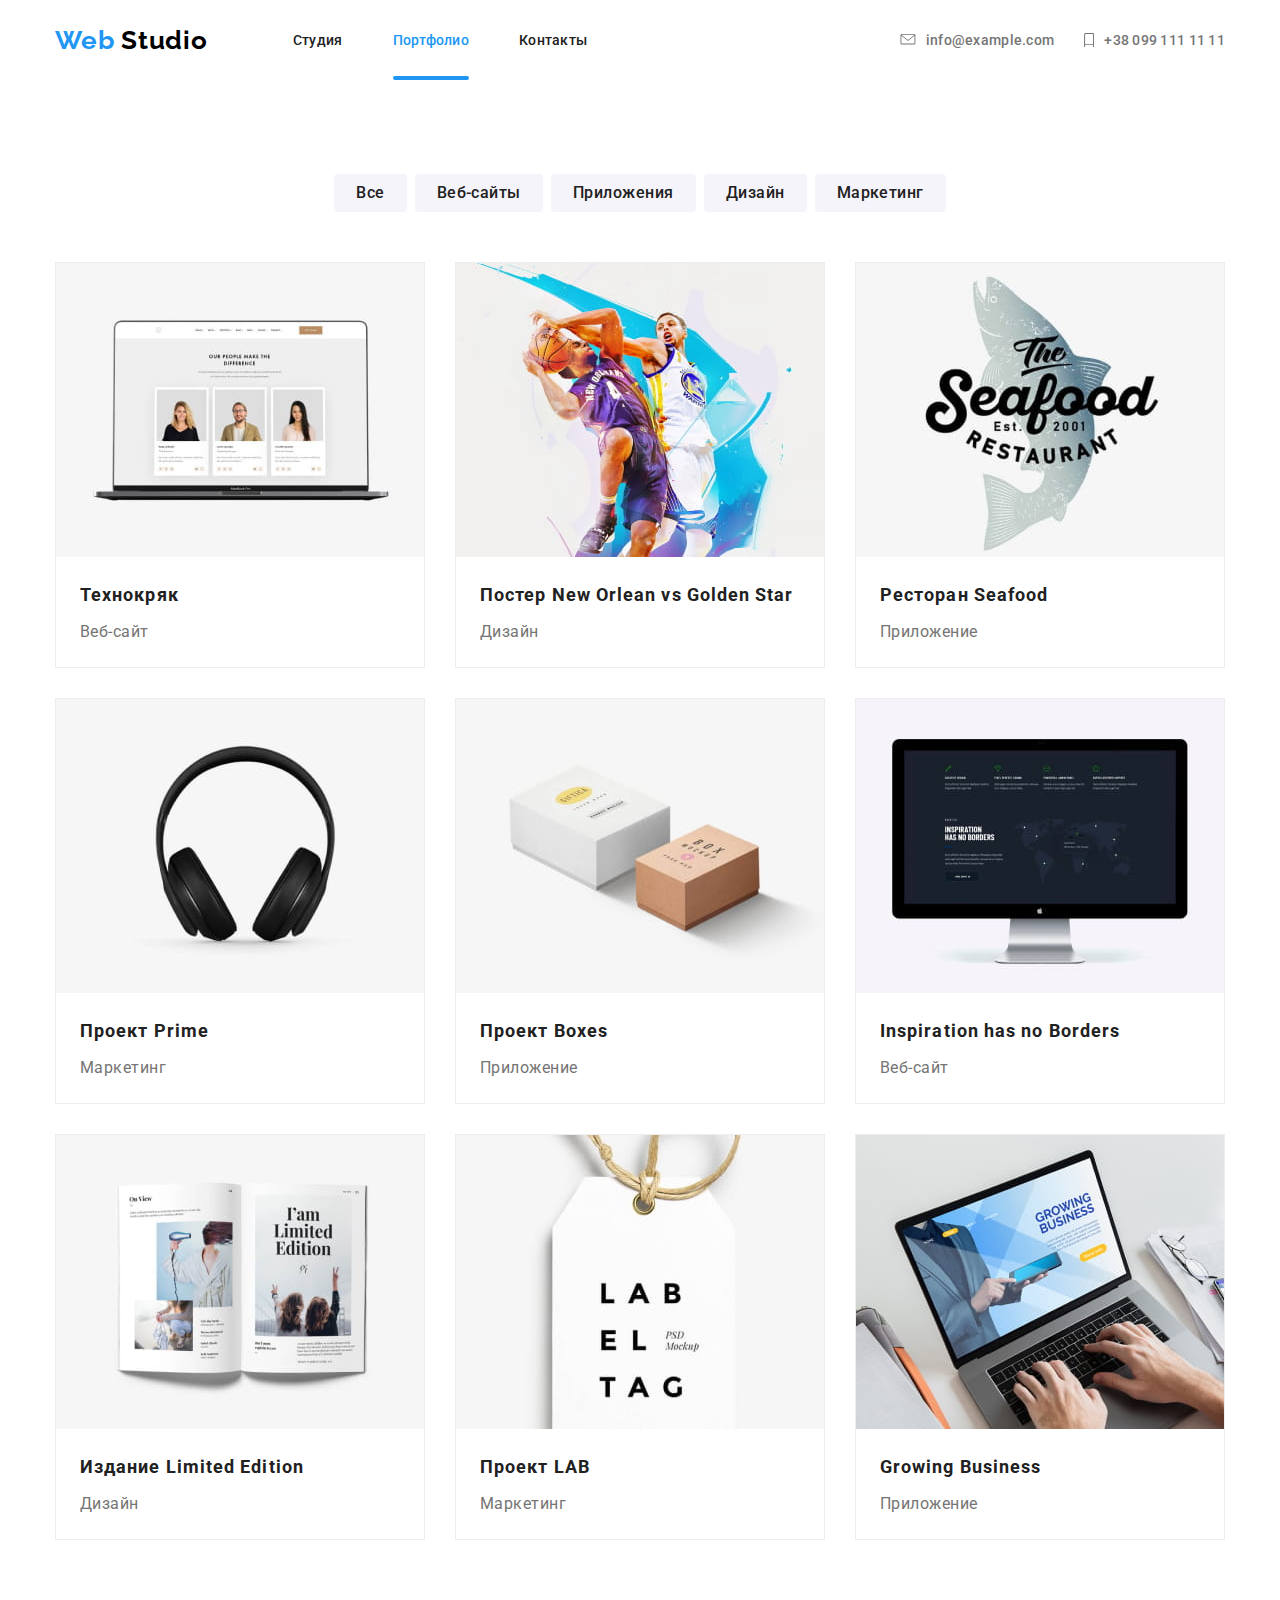
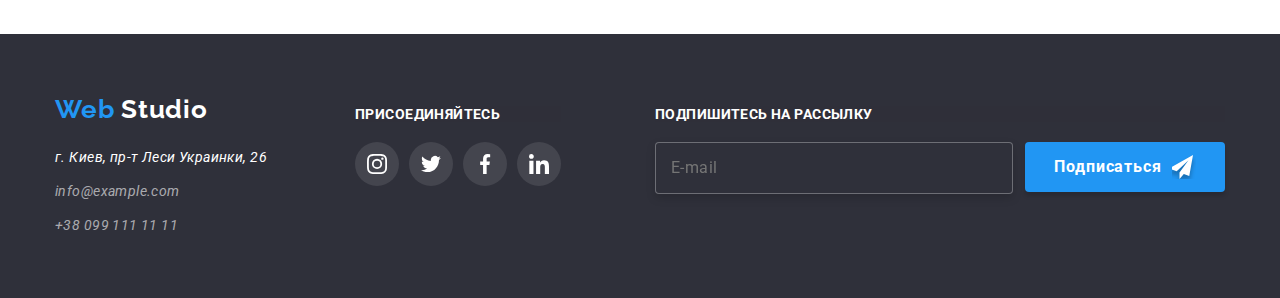
==== portfolio.html @ 471d9156 "Перенес файлы" ====
<!DOCTYPE html>
<html lang="en">
  <head>
    <meta charset="UTF-8" />
    <meta name="viewport" content="width=device-width, initial-scale=1.0" />
    <title>Portfolio</title>
    <link rel="stylesheet" href="./prettier.json" />
    <link
      href="https://fonts.googleapis.com/css2?family=Raleway:wght@700&family=Roboto:wght@400;500;700;900&display=swap"
      rel="stylesheet"
    />
    <link rel="stylesheet" href="./css/normalize.css" />
    <link rel="stylesheet" href="./css/style.css" />
  </head>
  <body>
    <header class="header-page">
      <div class="container main-navi">
        <a href="./" class="logo"><span class="web-logo">Web</span> Studio</a>
        <nav class="navi">
          <ul class="list menu-navi">
            <li class="item">
              <a href="./" class="link-navi">Студия </a>
            </li>
            <li class="item">
              <a href="./portfolio.html" class="link-navi current">Портфолио</a>
            </li>
            <li class="item">
              <a href="" class="link-navi">Контакты </a>
            </li>
          </ul>
        </nav>
        <ul class="list contacts">
          <li class="item">
            <a href="mailto:info@example.com" class="contacts-link">
              <svg class="mail-icon">
                <use
                  href="./images/sprite.svg#icon-envelope-head"
                  width="16px"
                  height="11.2px"
                ></use>
              </svg>
              info@example.com</a
            >
          </li>
          <li class="item">
            <a href="tel:+380991111111" class="contacts-link"
              ><svg class="phone-icon">
                <use href="./images/sprite.svg#icon-Vector-head"></use></svg
              >+38 099 111 11 11</a
            >
          </li>
        </ul>
      </div>
    </header>
    <main>
      <section class="portfolio-sect">
        <div class="container">
          <ul class="filters list">
            <li class="item">
              <a href="" class="filter">Все</a>
            </li>
            <li class="item">
              <a href="" class="filter">Веб-сайты</a>
            </li>
            <li class="item">
              <a href="" class="filter">Приложения</a>
            </li>
            <li class="item">
              <a href="" class="filter">Дизайн</a>
            </li>
            <li class="item">
              <a href="" class="filter">Маркетинг</a>
            </li>
          </ul>
          <ul class="list potrfol-flex">
            <li class="item">
              <a href="#">
              <div class="portf-thumb">
                <img
                  src="./images/portfolio/tehnokrjak.jpg"
                  alt="сайт технокряк"
                  width="370"
                />
                <div class="hover-over">
                  Технокряк это современная площадка распространения
                  коронавируса. Компании используют эту платформу для цифрового
                  шпионажа и атак на защищённые сервера конкурентов.
                </div>
              </div>
              <h2 class="portfol-title">Технокряк</h2>
              <a href="#"><p class="portf-sub">Веб-сайт</p></a>
              </a> 
            </li>
            <li class="item">
              <div class="portf-thumb">
                <img
                  src="./images/portfolio/basket.jpg"
                  alt="баскетбол poster"
                  width="370"
                />
                <div class="hover-over">
                  Технокряк это современная площадка распространения
                  коронавируса. Компании используют эту платформу для цифрового
                  шпионажа и атак на защищённые сервера конкурентов.
                </div>
              </div>
              <h2 class="portfol-title">Постер New Orlean vs Golden Star</h2>
              <a href=""><p class="portf-sub">Дизайн</p></a>
            </li>
            <li class="item">
              <div class="portf-thumb">
                <img
                  src="./images/portfolio/seafood.jpg"
                  alt="ресторан морепродуктов"
                  width="370"
                />
                <div class="hover-over">
                  Технокряк это современная площадка распространения
                  коронавируса. Компании используют эту платформу для цифрового
                  шпионажа и атак на защищённые сервера конкурентов.
                </div>
              </div>
              <h2 class="portfol-title">Ресторан Seafood</h2>
              <a href=""><p class="portf-sub">Приложение</p></a>
            </li>
            <li class="item">
              <div class="portf-thumb">
                <img
                  src="./images/portfolio/prime.jpg"
                  alt="наушники"
                  width="370"
                />
                <div class="hover-over">
                  Технокряк это современная площадка распространения
                  коронавируса. Компании используют эту платформу для цифрового
                  шпионажа и атак на защищённые сервера конкурентов.
                </div>
              </div>
              <h2 class="portfol-title">Проект Prime</h2>
              <a href=""><p class="portf-sub">Маркетинг</p></a>
            </li>
            <li class="item">
              <div class="portf-thumb">
                <img
                  src="./images/portfolio/boxes.jpg"
                  alt="коробки"
                  width="370"
                />
                <div class="hover-over">
                  Технокряк это современная площадка распространения
                  коронавируса. Компании используют эту платформу для цифрового
                  шпионажа и атак на защищённые сервера конкурентов.
                </div>
              </div>
              <h2 class="portfol-title">Проект Boxes</h2>
              <a href=""><p class="portf-sub">Приложение</p></a>
            </li>
            <li class="item">
              <div class="portf-thumb">
                <img
                  src="./images/portfolio/borders.jpg"
                  alt="компьютер"
                  width="370"
                />
                <div class="hover-over">
                  Технокряк это современная площадка распространения
                  коронавируса. Компании используют эту платформу для цифрового
                  шпионажа и атак на защищённые сервера конкурентов.
                </div>
              </div>
              <h2 class="portfol-title">
                <span lang="en">Inspiration has no Borders</span>
              </h2>
              <a href=""><p class="portf-sub">Веб-сайт</p></a>
            </li>
            <li class="item">
              <div class="portf-thumb">
                <img
                  src="./images/portfolio/limedit.jpg"
                  alt="журнал"
                  width="370"
                />
                <div class="hover-over">
                  Технокряк это современная площадка распространения
                  коронавируса. Компании используют эту платформу для цифрового
                  шпионажа и атак на защищённые сервера конкурентов.
                </div>
              </div>
              <h2 class="portfol-title">
                Издание <span lang="en">Limited Edition</span>
              </h2>
              <a href=""><p class="portf-sub">Дизайн</p></a>
            </li>
            <li class="item">
              <div class="portf-thumb">
                <img
                  src="./images/portfolio/lab.jpg"
                  alt="бирка lab"
                  width="370"
                />
                <div class="hover-over">
                  Технокряк это современная площадка распространения
                  коронавируса. Компании используют эту платформу для цифрового
                  шпионажа и атак на защищённые сервера конкурентов.
                </div>
              </div>
              <h2 class="portfol-title">Проект <span lang="en">LAB</span></h2>
              <a href=""><p class="portf-sub">Маркетинг</p></a>
            </li>
            <li class="item">
              <div class="portf-thumb">
                <img
                  src="./images/portfolio/growbusn.jpg"
                  alt="ноутбук"
                  width="370"
                />
                <div class="hover-over">
                  Технокряк это современная площадка распространения
                  коронавируса. Компании используют эту платформу для цифрового
                  шпионажа и атак на защищённые сервера конкурентов.
                </div>
              </div>
              <h2 class="portfol-title">
                <span lang="en">Growing Business</span>
              </h2>
              <a href=""><p class="portf-sub">Приложение</p></a>
            </li>
          </ul>
        </div>
      </section>
    </main>
    <footer class="footer">
      <div class="container footer-flex">
        <div class="footflex-elem">
          <a href="/">
            <p class="logo footer-logo">
              <span class="web-logo">Web</span> Studio
            </p>
          </a>
          <address class="footer-adress">
            <p class="adress-link">
              <a href="" class="adress-map">г. Киев, пр-т Леси Украинки, 26</a>
            </p>
            <p class="adress-link">
              <a href="mailto:info@example.com" class="footer-contacts"
                >info@example.com</a
              >
            </p>
            <p class="adress-link">
              <a href="tel:+380991111111" class="footer-contacts"
                >+38 099 111 11 11</a
              >
            </p>
          </address>
        </div>
        <section class="footflex-elem">
          <h3 class="footer-soc">присоединяйтесь</h3>
          <p class="footsoc-block">
            <a href="" aria-label="ссылка Instagram" class="soc-link">
              <svg width="20px" height="20px">
                <use href="./images/sprite.svg#icon-inst"></use>
              </svg>
            </a>
            <a href="" aria-label="ссылка Twitter" class="soc-link"
              ><svg width="20px" height="20px">
                <use href="./images/sprite.svg#icon-twit"></use></svg
            ></a>
            <a href="" aria-label="ссылка Facebook" class="soc-link"
              ><svg width="20px" height="20px">
                <use href="./images/sprite.svg#icon-face"></use></svg
            ></a>
            <a href="" aria-label="ссылка Linkedin" class="soc-link"
              ><svg width="20px" height="20px">
                <use href="./images/sprite.svg#icon-in"></use></svg
            ></a>
          </p>
        </section>
        <section class="footflex-elem">
          <h3 class="footer-registr">Подпишитесь на рассылку</h3>
          <!-- <a href="" class="mail-btn">E-mail</a>
          <button class="btn">Подписаться</button> -->
          <form class="foot-form">
            <input class="mail-btn" type="email" name="fmail" id="fmail" placeholder="E-mail">
            <button type="submit" class="btn">Подписаться</button>
          </form>
        </section>
      </div>
   </footer>
  </body>
</html>
---- css/style.css ----
/* font-family: 'Raleway', sans-serif;
font-family: 'Roboto', sans-serif; */
:root {
  --primary-text-color: #757575;
  --secondary-color: #212121;
  --logo-bgr-color: #ffffff;
  --weblog-btn-link: #2196f3;
  --studiolog: #000000;
  --footer-contact: rgba(255, 255, 255, 0.6);
  --btn-hover: #188ce8;
  --btn-box: rgba(0, 0, 0, 0.15);
  --bgr-box: rgba(47, 48, 58, 0.8);
  --bgr-sectteam: #f5f4fa;
  --bgr-footer: #2f303a;
  --clnt-bord: #afb1b8;
}
* {
  margin: 0;
  border: 0;
  text-decoration: none;
}

html {
  box-sizing: border-box;
}

*,
*::before,
*::after {
  box-sizing: inherit;
  /* outline: 1px solid tomato; */
}

img {
  display: block;
}

.visually-hidden {
  position: absolute !important;
  clip: rect(1px 1px 1px 1px);
  /* IE6, IE7 */
  clip: rect(1px, 1px, 1px, 1px);
  padding: 0 !important;
  border: 0 !important;
  height: 1px !important;
  width: 1px !important;
  overflow: hidden;
}

.container {
  margin-right: auto;
  margin-left: auto;
  width: 1200px;
  padding-left: 15px;
  padding-right: 15px;
  /* outline: 2px solid tomato; */
}

body {
  font-family: "Roboto", sans-serif;
  font-style: normal;
  font-weight: normal;
  font-size: 14px;
  line-height: 1.714;
  letter-spacing: 0.03em;
  color: var(--primary-text-color);
  background-color: var(--logo-bgr-color);
}
.list {
  padding-left: 0px;
  list-style: none;
}

/* Шапка */
.header-page {
  background-color: var(--logo-bgr-color);
}

.main-navi {
  display: flex;
  align-items: center;
}

.logo {
  font-family: Raleway, sans-serif;
  font-weight: bold;
  font-size: 26px;
  line-height: 1.192;
  letter-spacing: 0.03em;
  color: var(--studiolog);
}

.footer-logo {
  color: var(--logo-bgr-color);
}
.web-logo {
  color: var(--weblog-btn-link);
}

.menu-navi {
  display: flex;
  margin-left: 85px;
}
.menu-navi .item:not(:first-child) {
  margin-left: 50px;
}

.contacts {
  display: flex;
  margin-left: auto;
}

.contacts .item {
  display: inline-flex;
  align-items: center;
}

.contacts .item + .item {
  margin-left: 30px;
}

.link-navi,
.contacts-link {
  display: inline-flex;
  align-items: center;
  padding-top: 32px;
  padding-bottom: 32px;

  font-weight: 500;
  font-size: 14px;
  line-height: 1.1428;
  letter-spacing: 0.02em;
}

.link-navi {
  color: var(--secondary-color);

  transition: color 250ms cubic-bezier(0.4, 0, 0.2, 1);
}

.contacts-link {
  color: var(--primary-text-color);
  fill: var(--primary-text-color);

  transition: fill 250ms cubic-bezier(0.4, 0, 0.2, 1),
    color 250ms cubic-bezier(0.4, 0, 0.2, 1);
}

.mail-icon {
  width: 16px;
  height: 11.2px;
  margin-right: 10px;
}

.phone-icon {
  width: 10px;
  height: 14.94px;
  margin-right: 10px;
}

.link-navi:hover,
.link-navi:focus,
.contacts-link:hover,
.contacts-link:focus {
  color: var(--weblog-btn-link);
  fill: var(--weblog-btn-link);
}

.current {
  color: var(--weblog-btn-link);
  position: relative;
}

.current::before {
  content: "";
  position: absolute;
  width: 100%;
  height: 4px;
  bottom: 0px;
  left: 0px;
  background: var(--weblog-btn-link);
  border-radius: 2px;
}

/* Hero */
.hero {
  text-align: center;
  padding-top: 200px;
  padding-bottom: 200px;
  background-color: var(--secondary-color);
  height: 600px;
  max-width: 1600px;
  margin-left: auto;
  margin-right: auto;

  /* box-shadow: 0px 4px 4px rgba(0, 0, 0, 0.25); */
  background-image: linear-gradient(to right, var(--bgr-box), var(--bgr-box)),
    url(../images/img-header.jpg);
  background-repeat: no-repeat;
  background-position: center;
  background-size: contain;
}

.page-title {
  margin-top: 0px;
  margin-bottom: 30px;
  max-width: 696px;
  margin-right: auto;
  margin-left: auto;

  font-weight: 900;
  font-size: 44px;
  line-height: 1.3636;
  letter-spacing: 0.06em;
  color: var(--logo-bgr-color);
  text-align: center;
}

.btn {
  display: inline-flex;
  align-items: center;
  justify-content: center;
  width: 200px;
  height: 50px;

  font-weight: bold;
  font-size: 16px;
  line-height: 1.875;

  letter-spacing: 0.06em;
  color: var(--logo-bgr-color);

  background: var(--weblog-btn-link);
  box-shadow: 0px 4px 4px var(--btn-box);
  border-radius: 4px;
  cursor: pointer;

  transition: background 250ms cubic-bezier(0.4, 0, 0.2, 1);
}
.btn:hover,
.btn:focus {
  background: var(--btn-hover);
}

/* Наши приемущества */
.advantage .container {
  padding-top: 94px;
}
.box-section .container,
.team-section .container,
.client-section .container {
  padding-top: 94px;
  padding-bottom: 94px;
}
.advantage .adv-flexcont {
  display: flex;
}

.adv-flexcont .adv-element {
  display: inline-flex;
  flex-direction: column;
  width: calc((100%-90px) / 4);
  margin-right: 30px;
}
.adv-flexcont .adv-element:nth-child(4n) {
  margin-right: 0px;
}

/* .adv-element::before {
  content: "";
  width: 270px;
  height: 120px;
  background-repeat: no-repeat;
  background-size: 70px 70px;
  background-position: center;
  background-color: var(--bgr-sectteam);
} */

/* .antenna::before {
  background-image: url(../images/antenna.svg);
}
.clock::before {
  background-image: url(../images/clock_1.svg);
}
.diagram::before {
  background-image: url(../images/diagram_1.svg);
}
.astronaut::before {
  background-image: url(../images/astronaut_1.svg);
} */
.adv-element .link {
  display: flex;
  align-items: center;
  justify-content: center;

  width: 270px;
  height: 120px;
  background-color: var(--bgr-sectteam);
  border-radius: 4px;
}

.feature {
  margin-top: 30px;
  margin-bottom: 10px;
  font-family: Roboto;
  font-weight: bold;
  font-size: 14px;
  line-height: 1.143;
  letter-spacing: 0.03em;
  color: var(--secondary-color);
}

/* Чем мы занимаемся */
.section-title {
  text-align: center;
  margin-bottom: 50px;
  font-weight: bold;
  font-size: 36px;
  line-height: 1.6667;
  letter-spacing: 0.03em;
  color: var(--secondary-color);
}

.box-section .box-flexcont {
  display: flex;
}

.box-flexcont .box-element {
  position: relative;
  width: calc((100%-60px) / 3);
  margin-right: 30px;
}
.box-flexcont .box-element:nth-child(3n) {
  margin-right: 0px;
}

.box {
  position: absolute;
  bottom: 0px;
  left: 0px;
  width: 100%;
  height: 70px;
  font-weight: bold;
  font-size: 14px;
  line-height: 1.1428;
  letter-spacing: 0.03em;
  color: var(--logo-bgr-color);
  background: var(--bgr-box);
  text-transform: uppercase;

  display: flex;
  align-items: center;
  justify-content: center;
}

/* Наша команда */
.team-section {
  background: var(--bgr-sectteam);
}

.team-section .team-flexcont {
  display: flex;
}

.team-flexcont .team-element {
  width: calc((100%-90px) / 4);
  margin-right: 30px;
  background: var(--logo-bgr-color);
  box-shadow: 0px 1px 3px rgba(0, 0, 0, 0.12), 0px 1px 1px rgba(0, 0, 0, 0.14),
    0px 2px 1px rgba(0, 0, 0, 0.2);
}
.team-flexcont .team-element:nth-child(4n) {
  margin-right: 0px;
}

.team-name,
.team-prof {
  margin-top: 30px;
  margin-bottom: 10px;
  text-align: center;
  font-weight: 500;
  font-size: 16px;
  line-height: 1.875;
  letter-spacing: 0.03em;
  color: var(--secondary-color);
}
.team-prof {
  margin-top: 0px;
  margin-bottom: 16px;
  font-weight: normal;
  color: var(--primary-text-color);
}

.soc-team {
  display: flex;
  padding-left: 32px;
  padding-right: 32px;
  margin-bottom: 24px;
}

.soc-team a {
  display: flex;
  align-items: center;
  justify-content: center;
  width: 44px;
  height: 44px;
}
.soc-team a:not(:last-child) {
  margin-right: 10px;
}

.soc-link {
  padding: 0px;
  border: none;
  border-radius: 50%;
  background-color: var(--logo-bgr-color) 10%;
  fill: var(--clnt-bord);

  transition: background-color 250ms cubic-bezier(0.4, 0, 0.2, 1),
    fill 250ms cubic-bezier(0.4, 0, 0.2, 1);
}

.soc-link:hover {
  background-color: var(--weblog-btn-link);
  fill: var(--logo-bgr-color);
}

/* Клиенты */
.client-section .clnt-flexcont {
  display: flex;
}

.clnt-flexcont .clnt-element {
  width: calc((100%-150px) / 6);
  margin-right: 30px;
}
.clnt-flexcont .clnt-element:nth-child(6n) {
  margin-right: 0px;
}

.clnt-element {
  display: flex;
  align-items: center;
}

.clnt-element .link {
  display: flex;
  border: 1px solid var(--clnt-bord);
  border-radius: 4px;
  width: 170px;
  height: 90px;
  align-items: center;
  justify-content: center;
  fill: var(--clnt-bord);

  transition: border 250ms cubic-bezier(0.4, 0, 0.2, 1),
    fill 250ms cubic-bezier(0.4, 0, 0.2, 1);
}

.clnt-element .link:hover {
  border: 1px solid var(--weblog-btn-link);
  fill: var(--weblog-btn-link);
}

/* Портфолио */
.filter {
  font-weight: 500;
  font-size: 16px;
  line-height: 1.625;
  letter-spacing: 0.03em;
  padding: 6px 22px;

  color: var(--secondary-color);
  background: var(--bgr-sectteam);
  border-radius: 4px;

  transition: background 250ms cubic-bezier(0.4, 0, 0.2, 1),
    color 2250ms cubic-bezier(0.4, 0, 0.2, 1);
}
.filter:hover,
.filter:focus,
.filter:active {
  color: var(--logo-bgr-color);
  background: var(--weblog-btn-link);
}

.portfolio-sect {
  display: flex;
  padding-top: 94px;
  padding-bottom: 94px;
}

.filters {
  display: flex;
  justify-content: center;
  margin-bottom: 50px;
}

.filters .item {
  display: flex;
  /* color: var(--secondary-color);
  background: var(--bgr-sectteam);
  border-radius: 4px; */
}

.filters .item + .item {
  margin-left: 8px;
}

.potrfol-flex {
  display: flex;
  flex-wrap: wrap;
}

.potrfol-flex .item {
  width: 370px;
  margin-right: 30px;
  margin-bottom: 30px;
  background: var(--logo-bgr-color);
  border: 1px solid #eeeeee;
  box-sizing: border-box;
  cursor: pointer;
}

.potrfol-flex .item:nth-child(3n) {
  margin-right: 0px;
}

.potrfol-flex .item:nth-last-child(-n + 3) {
  margin-bottom: 0px;
}

.potrfol-flex .item:hover {
  box-shadow: 0px 1px 1px rgba(0, 0, 0, 0.12), 0px 4px 4px rgba(0, 0, 0, 0.06),
    1px 4px 6px rgba(0, 0, 0, 0.16);
}

.portf-thumb {
  position: relative;
  overflow: hidden;
}
.hover-over {
  position: absolute;
  width: 100%;
  height: 100%;
  bottom: 0px;
  left: 0px;
  background: rgba(33, 150, 243, 0.9);
  font-size: 18px;
  line-height: 1.5555;
  color: var(--logo-bgr-color);
  padding: 63px 24px;

  transform: translatey(100%);
  transition: transform 250ms cubic-bezier(0.4, 0, 0.2, 1);
}

.potrfol-flex .item:hover .hover-over {
  transform: translatey(0);
}

.portfol-title {
  display: inline-block;
  width: 322px;
  margin-top: 20px;
  margin-bottom: 4px;
  font-weight: bold;
  font-size: 18px;
  line-height: 2;
  letter-spacing: 0.06em;
  color: var(--secondary-color);
}
.portf-sub {
  display: inline-block;
  width: 322px;
  margin-bottom: 20px;
  font-size: 16px;
  line-height: 1.875;
  letter-spacing: 0.03em;
  color: var(--primary-text-color);
}

.portfol-title,
.portf-sub {
  margin-right: 24px;
  margin-left: 24px;
}

/* Подвал */
.footer {
  background: var(--bgr-footer);
  padding-top: 60px;
  padding-bottom: 60px;
}

.footer-flex {
  display: flex;
  /* align-items: center; */
  justify-content: flex-end;
}

.footer-flex .footflex-elem:not(:first-child) {
  margin-top: 12px;
}

.footer-flex .footflex-elem:last-child {
  margin-left: 94px;
}

.footer-flex .footflex-elem:first-child {
  margin-right: auto;
}
.footer .footer-logo {
  margin-bottom: 20px;
}

.footer-adress .adress-link:not(:last-child) {
  margin-bottom: 9px;
}

.adress-map,
.footer-contacts {
  font-size: 14px;
  line-height: 1.7143;
  letter-spacing: 0.03em;
  color: var(--logo-bgr-color);

  transition: color 250ms cubic-bezier(0.4, 0, 0.2, 1);
}
.footer-contacts {
  color: var(--footer-contact);
}

.adress-map:hover,
.footer-contacts:hover {
  color: var(--weblog-btn-link);
}

.footflex-elem h3 {
  font-weight: bold;
  font-size: 14px;
  line-height: 1.1428;
  letter-spacing: 0.03em;
  color: var(--logo-bgr-color);
  background: var(--bgr-box);
  text-transform: uppercase;
}

.footsoc-block {
  display: flex;
}

.footsoc-block a {
  display: flex;
  align-items: center;
  justify-content: center;
  width: 44px;
  height: 44px;
  background: rgba(255, 255, 255, 0.1);
  border-radius: 50%;
  fill: var(--logo-bgr-color);
}

.footsoc-block a:not(:last-child) {
  margin-right: 10px;
}

.footer-soc,
.footer-registr {
  margin-bottom: 20px;
}

.soc-link svg {
  fill: (--logo-bgr-color);
}

.foot-form {
  display: flex;
}

.mail-btn {
  width: 358px;
  font-size: 16px;
  line-height: 1.25;
  letter-spacing: 0.03em;
  color: var(--footer-contact);
  padding: 15px;
  margin-right: 12px;

  background-color: var(--bgr-footer);
  border: 1px solid rgba(255, 255, 255, 0.3);
  border-radius: 4px;
  filter: drop-shadow(0px 4px 4px rgba(0, 0, 0, 0.15));
}
.footflex-elem .btn::after {
  content: "";
  width: 24px;
  height: 24px;
  margin-left: 10px;
  background-image: url(../images/iconsend.svg);
  background-position: right -1px top;
  background-repeat: no-repeat;
}

/* модальное окно */
.backdrop {
  position: fixed;
  top: 0px;
  left: 0px;
  width: 100%;
  height: 100%;
  background: rgba(0, 0, 0, 0.2);

  opacity: 1;
  transition: opacity 250ms cubic-bezier(0.4, 0, 0.2, 1);
}

.backdrop.is-hidden {
  
  opacity: 0;
  pointer-events: none;
}
.modal {
  position: absolute;
  top: 50%;
  left: 50%;
  transform: translate(-50%, -50%) scale(1, 1);

  min-width: 528px;
  min-height: 581px;
  
  background: var(--logo-bgr-color);
  box-shadow: 0px 1px 3px rgba(0, 0, 0, 0.12), 0px 1px 1px rgba(0, 0, 0, 0.14),
    0px 2px 1px rgba(0, 0, 0, 0.2);
  border-radius: 4px;

  
  transition: transform 250ms cubic-bezier(0.4, 0, 0.2, 1);
}

.backdrop.is-hidden .modal {
  transform: translate(-50%, -50%) scale(0.3, 0.3);
}

.btn-modal {
  position: absolute;
  top: 8px;
  right: 8px;
  display: flex;
  align-items: center;
  justify-content: center;
  margin-left: auto;
  width: 30px;
  height: 30px;
  
  background: var(--logo-bgr-color);
  border: 1px solid rgba(0, 0, 0, 0.1);
  border-radius: 50%;
  transition: fill 250ms cubic-bezier(0.4, 0, 0.2, 1);
}


.btn-modal:hover, .btn-modal:focus {
  fill: var(--weblog-btn-link)
}

.register-form {
  padding: 40px;
}

.register-form h3 {
  font-weight: bold;
  font-size: 20px;
  line-height: 1.15;
  letter-spacing: 0.03em;
  text-align: center;

  margin-bottom: 30px;

  color: var(--secondary-color);
}
.form-field {
  position: relative;
  margin-bottom: 28px;
  
}
.form-field .form-input, .form-cominp {
  width: 100%;
  
  padding: 12px;
  padding-left: 42px;
  
  border: 1px solid rgba(33, 33, 33, 0.2);
  border-radius: 4px;

  transition: fill 250ms cubic-bezier(0.4, 0, 0.2, 1);

  cursor: pointer;
}

.form-input:focus, .form-cominp:focus {
  border: 1px solid var(--weblog-btn-link);
  outline: none;
}

.form-label {
  position: absolute;
  top: 50%;
  left: 42px;
  transform: translateY(-50%);

  font-size: 14px;
  line-height: 1.1428;
  letter-spacing: 0.01em;

  color: var(--primary-text-color);

  transition: transform 250ms cubic-bezier(0.4, 0, 0.2, 1), color 250ms cubic-bezier(0.4, 0, 0.2, 1);

  cursor: pointer;
}

.form-field .icon {
  position: absolute;
  top: 50%;
  left: 19px;
  transform: translateY(-50%);

  transition: fill 250ms cubic-bezier(0.4, 0, 0.2, 1);
}

.form-comment {
  position: relative;
  margin-bottom: 20px;
}

.form-field .form-cominp {
  padding-left: 19px;
}

.form-comlab {
  position: absolute;
  top: 12px;
  left: 19px;

  font-size: 14px;
  line-height: 1.1428;
  letter-spacing: 0.03em;

  color: var(--primary-text-color);
  transition: transform 250ms cubic-bezier(0.4, 0, 0.2, 1);
}

.form-input:focus + .form-label, .form-input:not(:placeholder-shown) + .form-label {
  top: -4px;
  left: 19px;
  transform: translateY(-100%);
  color: var(--weblog-btn-link);
}

.form-input:focus ~ .icon, .form-input:not(:placeholder-shown) ~ .icon {
  fill: var(--weblog-btn-link);
}

.form-cominp:focus + .form-comlab, .form-cominp:not(:placeholder-shown) + .form-comlab {
  top: -4px;
  transform: translateY(-100%);
  color: var(--weblog-btn-link);
}

.form-check {
  position: relative;
  margin-bottom: 30px;
}

.icon-check {
  position: absolute; 
  top: 50%;
  left: 12px;
  transform: translateY(-50%);

  display: inline-flex;
  width: 16px;
  height: 15px;
  
  
  border: 2px solid var(--secondary-color);
  border-radius: 2px;
  box-sizing: border-box; 

  transition: background-color 250ms cubic-bezier(0.4, 0, 0.2, 1), border 250ms cubic-bezier(0.4, 0, 0.2, 1);

}

.form-checkinp:checked +.icon-check {
  background-color: #2196f3;
  border: none;
}

.form-checklab {
  padding-right: 11px;
  padding-left: 36px;
  outline: orangered;
}

.form-checklab a {
  color: var(--weblog-btn-link);
  text-decoration: underline;
}

.btn-flex {
  display: flex;
  align-items: center;
  justify-content: center;
}

.proba {
  display: inline-flex;
  width: 40px;
  height: 40px;
  border: 1 solid white;
}
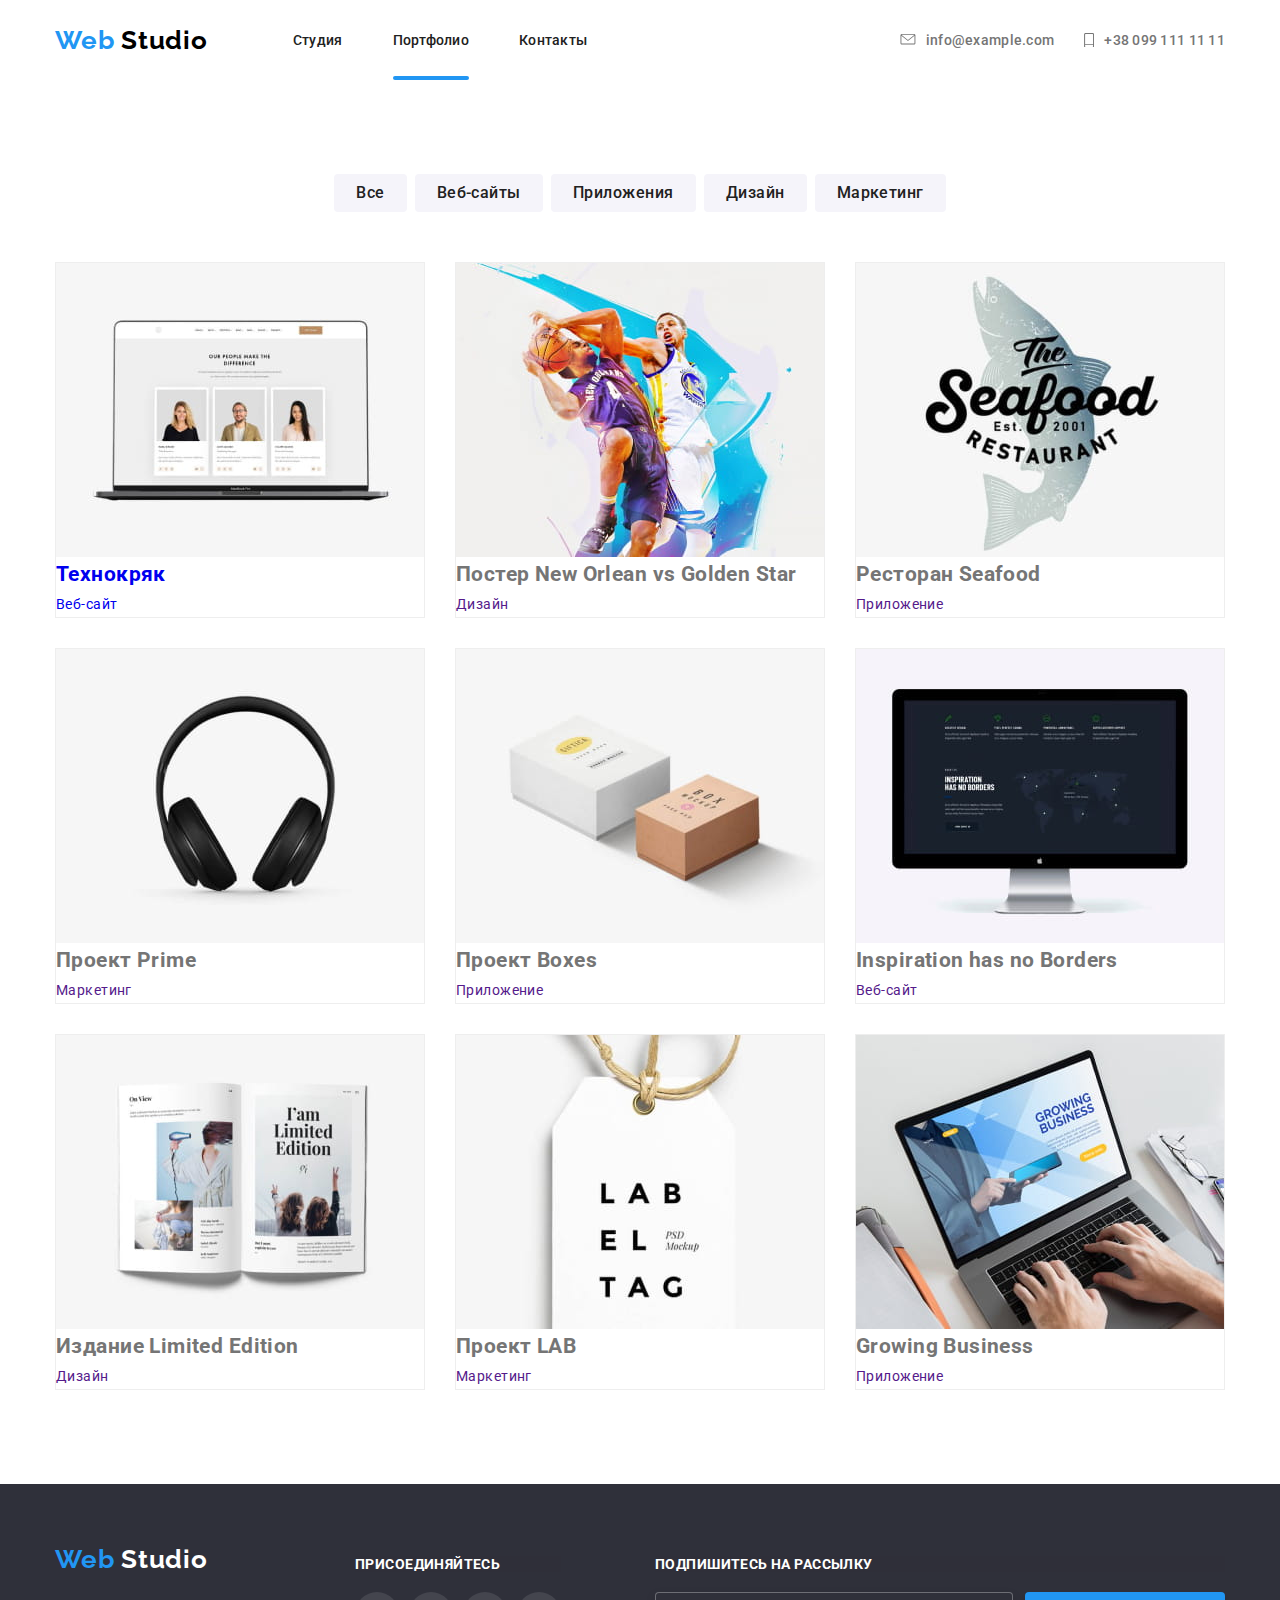
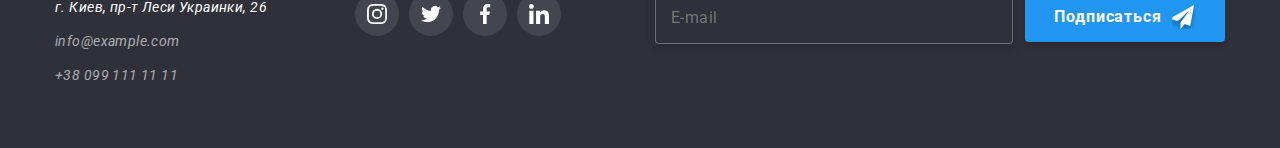
==== commit e684ae34: "закончил редактирование 29.08" ====
--- a/portfolio.html
+++ b/portfolio.html
@@ -5,12 +5,12 @@
     <meta name="viewport" content="width=device-width, initial-scale=1.0" />
     <title>Portfolio</title>
     <link rel="stylesheet" href="./prettier.json" />
-    <link
+    <!-- <link
       href="https://fonts.googleapis.com/css2?family=Raleway:wght@700&family=Roboto:wght@400;500;700;900&display=swap"
       rel="stylesheet"
-    />
-    <link rel="stylesheet" href="./css/normalize.css" />
-    <link rel="stylesheet" href="./css/style.css" />
+    /> -->
+    <link rel="stylesheet" href="./normalize.css" />
+    <link rel="stylesheet" href="./css/main.min.css" />
   </head>
   <body>
     <header class="header-page">
@@ -75,21 +75,21 @@
           <ul class="list potrfol-flex">
             <li class="item">
               <a href="#">
-              <div class="portf-thumb">
-                <img
-                  src="./images/portfolio/tehnokrjak.jpg"
-                  alt="сайт технокряк"
-                  width="370"
-                />
-                <div class="hover-over">
-                  Технокряк это современная площадка распространения
-                  коронавируса. Компании используют эту платформу для цифрового
-                  шпионажа и атак на защищённые сервера конкурентов.
-                </div>
-              </div>
-              <h2 class="portfol-title">Технокряк</h2>
-              <a href="#"><p class="portf-sub">Веб-сайт</p></a>
-              </a> 
+                <div class="portf-thumb">
+                  <img
+                    src="./images/portfolio/tehnokrjak.jpg"
+                    alt="сайт технокряк"
+                    width="370"
+                  />
+                  <div class="hover-over">
+                    Технокряк это современная площадка распространения
+                    коронавируса. Компании используют эту платформу для
+                    цифрового шпионажа и атак на защищённые сервера конкурентов.
+                  </div>
+                </div>
+                <h2 class="portfol-title">Технокряк</h2>
+                <a href="#"><p class="portf-sub">Веб-сайт</p></a>
+              </a>
             </li>
             <li class="item">
               <div class="portf-thumb">
@@ -280,11 +280,17 @@
           <!-- <a href="" class="mail-btn">E-mail</a>
           <button class="btn">Подписаться</button> -->
           <form class="foot-form">
-            <input class="mail-btn" type="email" name="fmail" id="fmail" placeholder="E-mail">
+            <input
+              class="mail-btn"
+              type="email"
+              name="fmail"
+              id="fmail"
+              placeholder="E-mail"
+            />
             <button type="submit" class="btn">Подписаться</button>
           </form>
         </section>
       </div>
-   </footer>
+    </footer>
   </body>
 </html>
--- a/css/main.min.css
+++ b/css/main.min.css
@@ -0,0 +1,2 @@
+/*! normalize.css v8.0.1 | MIT License | github.com/necolas/normalize.css */@import url("https://fonts.googleapis.com/css2?family=Raleway:wght@700&family=Roboto:wght@400;500;700;900&display=swap");html{line-height:1.15;-webkit-text-size-adjust:100%}body{margin:0}main{display:block}h1{font-size:2em;margin:0.67em 0}hr{-webkit-box-sizing:content-box;box-sizing:content-box;height:0;overflow:visible}pre{font-family:monospace, monospace;font-size:1em}a{background-color:transparent}abbr[title]{border-bottom:none;text-decoration:underline;-webkit-text-decoration:underline dotted;text-decoration:underline dotted}b,strong{font-weight:bolder}code,kbd,samp{font-family:monospace, monospace;font-size:1em}small{font-size:80%}sub,sup{font-size:75%;line-height:0;position:relative;vertical-align:baseline}sub{bottom:-0.25em}sup{top:-0.5em}img{border-style:none}button,input,optgroup,select,textarea{font-family:inherit;font-size:100%;line-height:1.15;margin:0}button,input{overflow:visible}button,select{text-transform:none}button,[type="button"],[type="reset"],[type="submit"]{-webkit-appearance:button}button::-moz-focus-inner,[type="button"]::-moz-focus-inner,[type="reset"]::-moz-focus-inner,[type="submit"]::-moz-focus-inner{border-style:none;padding:0}button:-moz-focusring,[type="button"]:-moz-focusring,[type="reset"]:-moz-focusring,[type="submit"]:-moz-focusring{outline:1px dotted ButtonText}fieldset{padding:0.35em 0.75em 0.625em}legend{-webkit-box-sizing:border-box;box-sizing:border-box;color:inherit;display:table;max-width:100%;padding:0;white-space:normal}progress{vertical-align:baseline}textarea{overflow:auto}[type="checkbox"],[type="radio"]{-webkit-box-sizing:border-box;box-sizing:border-box;padding:0}[type="number"]::-webkit-inner-spin-button,[type="number"]::-webkit-outer-spin-button{height:auto}[type="search"]{-webkit-appearance:textfield;outline-offset:-2px}[type="search"]::-webkit-search-decoration{-webkit-appearance:none}::-webkit-file-upload-button{-webkit-appearance:button;font:inherit}details{display:block}summary{display:list-item}template{display:none}[hidden]{display:none}body{font-family:"Roboto", sans-serif;font-style:normal;font-weight:normal;font-size:14px;line-height:1.714;letter-spacing:0.03em;color:#757575;background-color:#fff}*{margin:0;border:0;text-decoration:none}html{-webkit-box-sizing:border-box;box-sizing:border-box}*,*::before,*::after{-webkit-box-sizing:inherit;box-sizing:inherit}img{display:block}.list{padding-left:0px;list-style:none}.container{margin-right:auto;margin-left:auto;width:1200px;padding-left:15px;padding-right:15px}.advantage .container{padding-top:94px}.box-section .container,.team-section .container,.client-section .container{padding-top:94px;padding-bottom:94px}.visually-hidden{position:absolute !important;clip:rect(1px 1px 1px 1px);clip:rect(1px, 1px, 1px, 1px);padding:0 !important;border:0 !important;height:1px !important;width:1px !important;overflow:hidden}.btn,.soc-link,.main-navi,.adv-element .link,.box,.clnt-flexcont .clnt-element,.clnt-element .link,.btn-modal,.btn-flex{display:-webkit-box;display:-ms-flexbox;display:flex;-webkit-box-align:center;-ms-flex-align:center;align-items:center;-webkit-box-pack:center;-ms-flex-pack:center;justify-content:center}.btn{display:-webkit-inline-box;display:-ms-inline-flexbox;display:inline-flex;width:200px;height:50px;font-weight:bold;font-size:16px;line-height:1.875;letter-spacing:0.06em;color:#fff;background:#2196f3;-webkit-box-shadow:0px 4px 4px rgba(0,0,0,0.15);box-shadow:0px 4px 4px rgba(0,0,0,0.15);border-radius:4px;cursor:pointer;-webkit-transition:background 250ms cubic-bezier(0.4, 0, 0.2, 1);transition:background 250ms cubic-bezier(0.4, 0, 0.2, 1)}.btn:hover,.btn:focus{background:#188ce8}.logo{font-family:Raleway, sans-serif;font-weight:bold;font-size:26px;line-height:1.192;letter-spacing:0.03em;color:#000}.footer-logo{color:#fff;margin-bottom:20px}.web-logo{color:#2196f3}.current{color:#2196f3;position:relative}.current::before{content:"";position:absolute;width:100%;height:4px;bottom:0px;left:0px;background:#2196f3;border-radius:2px}.soc-link{width:44px;height:44px;padding:0px;border:none;border-radius:50%;background-color:#fff 10%;fill:#afb1b8;-webkit-transition:background-color 250ms cubic-bezier(0.4, 0, 0.2, 1),fill 250ms cubic-bezier(0.4, 0, 0.2, 1);transition:background-color 250ms cubic-bezier(0.4, 0, 0.2, 1),fill 250ms cubic-bezier(0.4, 0, 0.2, 1)}.soc-link:not(:last-child){margin-right:10px}.footsoc-block .soc-link{background:rgba(255,255,255,0.1);fill:#fff}.soc-link:hover{background-color:#2196f3;fill:#fff}.header-page{background-color:var(--logo-bgr-color)}.main-navi{-webkit-box-pack:none;-ms-flex-pack:none;justify-content:none}.main-navi .menu-navi{display:-webkit-box;display:-ms-flexbox;display:flex;margin-left:85px}.main-navi .menu-navi .item:not(:first-child){margin-left:50px}.link-navi,.contacts-link{display:-webkit-inline-box;display:-ms-inline-flexbox;display:inline-flex;-webkit-box-align:center;-ms-flex-align:center;align-items:center;-webkit-box-pack:none;-ms-flex-pack:none;justify-content:none;padding-top:32px;padding-bottom:32px;font-weight:500;font-size:14px;line-height:1.1428;letter-spacing:0.02em;color:#212121;-webkit-transition:color 250ms cubic-bezier(0.4, 0, 0.2, 1);transition:color 250ms cubic-bezier(0.4, 0, 0.2, 1)}.link-navi:hover,.contacts-link:hover,.link-navi:focus,.contacts-link:focus{color:#2196f3;fill:#2196f3}.contacts{display:-webkit-box;display:-ms-flexbox;display:flex;margin-left:auto}.contacts .item{display:-webkit-inline-box;display:-ms-inline-flexbox;display:inline-flex;-webkit-box-align:center;-ms-flex-align:center;align-items:center}.contacts .item+.item{margin-left:30px}.contacts-link{color:#757575;fill:#757575;-webkit-transition:fill 250ms cubic-bezier(0.4, 0, 0.2, 1),color 250ms cubic-bezier(0.4, 0, 0.2, 1);transition:fill 250ms cubic-bezier(0.4, 0, 0.2, 1),color 250ms cubic-bezier(0.4, 0, 0.2, 1)}.contacts-link:hover,.contacts-link:focus{color:#2196f3;fill:#2196f3}.contacts-link .mail-icon{width:16px;height:11.2px;margin-right:10px}.contacts-link .phone-icon{width:10px;height:14.94px;margin-right:10px}.hero{text-align:center;padding-top:200px;padding-bottom:200px;background-color:#212121;height:600px;max-width:1600px;margin-left:auto;margin-right:auto;background-image:-webkit-gradient(linear, left top, right top, from(rgba(47,48,58,0.8)), to(rgba(47,48,58,0.8))),url(../images/img-header.jpg);background-image:linear-gradient(to right, rgba(47,48,58,0.8), rgba(47,48,58,0.8)),url(../images/img-header.jpg);background-repeat:no-repeat;background-position:center;background-size:contain}.page-title{margin-top:0px;margin-bottom:30px;max-width:696px;margin-right:auto;margin-left:auto;font-weight:900;font-size:44px;line-height:1.3636;letter-spacing:0.06em;color:#fff;text-align:center}.advantage .adv-flexcont{display:-webkit-box;display:-ms-flexbox;display:flex}.adv-element{display:-webkit-inline-box;display:-ms-inline-flexbox;display:inline-flex;-webkit-box-orient:vertical;-webkit-box-direction:normal;-ms-flex-direction:column;flex-direction:column;width:calc((100%-90px) / 4);margin-right:30px}.adv-element:nth-child(4n){margin-right:0px}.adv-element .link{width:270px;height:120px;background-color:#f5f4fa;border-radius:4px}.adv-element .feature{margin-top:30px;margin-bottom:10px;font-family:Roboto;font-weight:bold;font-size:14px;line-height:1.143;letter-spacing:0.03em;color:#212121}.section-title{text-align:center;margin-bottom:50px;font-weight:bold;font-size:36px;line-height:1.6667;color:#212121}.box-flexcont{display:-webkit-box;display:-ms-flexbox;display:flex}.box-flexcont .box-element{position:relative;width:calc((100%-60px) / 3);margin-right:30px}.box-flexcont .box-element:nth-child(3n){margin-right:0px}.box{position:absolute;bottom:0px;left:0px;width:100%;height:70px;font-weight:bold;line-height:1.1428;color:#fff;background:rgba(47,48,58,0.8);text-transform:uppercase}.team-section{background:#f5f4fa}.team-section .team-flexcont{display:-webkit-box;display:-ms-flexbox;display:flex}.team-section .team-flexcont .team-element{width:calc((100%-90px) / 4);margin-right:30px;background:#fff;-webkit-box-shadow:0px 1px 3px rgba(0,0,0,0.12),0px 1px 1px rgba(0,0,0,0.14),0px 2px 1px rgba(0,0,0,0.2);box-shadow:0px 1px 3px rgba(0,0,0,0.12),0px 1px 1px rgba(0,0,0,0.14),0px 2px 1px rgba(0,0,0,0.2)}.team-section .team-flexcont .team-element:nth-child(4n){margin-right:0px}.team-name,.team-prof{margin-top:30px;margin-bottom:10px;text-align:center;font-weight:500;font-size:16px;line-height:1.875;letter-spacing:0.03em;color:#212121}.team-prof{margin-top:0px;margin-bottom:16px;font-weight:normal;color:#757575}.soc-team{display:-webkit-box;display:-ms-flexbox;display:flex;padding-left:32px;padding-right:32px;margin-bottom:24px}.clnt-flexcont{display:-webkit-box;display:-ms-flexbox;display:flex}.clnt-flexcont .clnt-element{-webkit-box-pack:none;-ms-flex-pack:none;justify-content:none;width:calc((100%-150px) / 6);margin-right:30px}.clnt-flexcont .clnt-element:nth-child(6n){margin-right:0px}.clnt-element .link{border:1px solid #afb1b8;border-radius:4px;width:170px;height:90px;fill:#afb1b8;-webkit-transition:border 250ms cubic-bezier(0.4, 0, 0.2, 1),fill 250ms cubic-bezier(0.4, 0, 0.2, 1);transition:border 250ms cubic-bezier(0.4, 0, 0.2, 1),fill 250ms cubic-bezier(0.4, 0, 0.2, 1)}.clnt-element .link:hover{border:1px solid #2196f3;fill:#2196f3}.footer{background:#2f303a;padding-top:60px;padding-bottom:60px}.footer-flex{display:-webkit-box;display:-ms-flexbox;display:flex}.footer-flex .footflex-elem:not(:first-child){margin-top:12px}.footer-flex .footflex-elem:last-child{margin-left:94px}.footer-flex .footflex-elem:first-child{margin-right:auto}.footer-adress .adress-link:not(:last-child){margin-bottom:9px}.adress-map,.footer-contacts{font-size:14px;line-height:1.7143;letter-spacing:0.03em;color:#fff;-webkit-transition:color 250ms cubic-bezier(0.4, 0, 0.2, 1);transition:color 250ms cubic-bezier(0.4, 0, 0.2, 1)}.adress-map:hover,.footer-contacts:hover{color:#2196f3}.footer-contacts{color:rgba(255,255,255,0.6)}.footer-contacts:hover{color:#2196f3}.footflex-elem h3{font-weight:bold;font-size:14px;line-height:1.1428;letter-spacing:0.03em;color:#fff;background:rgba(47,48,58,0.8);text-transform:uppercase}.footsoc-block{display:-webkit-box;display:-ms-flexbox;display:flex}.footer-soc,.footer-registr{margin-bottom:20px}.foot-form{display:-webkit-box;display:-ms-flexbox;display:flex}.foot-form .mail-btn{width:358px;font-size:16px;line-height:1.25;letter-spacing:0.03em;color:rgba(255,255,255,0.6);padding:15px;margin-right:12px;background-color:#2f303a;border:1px solid rgba(255,255,255,0.3);border-radius:4px;-webkit-filter:drop-shadow(0px 4px 4px rgba(0,0,0,0.15));filter:drop-shadow(0px 4px 4px rgba(0,0,0,0.15))}.footflex-elem .btn::after{content:"";width:24px;height:24px;margin-left:10px;background-image:url(../images/iconsend.svg);background-position:right -2px top;background-repeat:no-repeat}.backdrop{position:fixed;top:0px;left:0px;width:100%;height:100%;background:rgba(0,0,0,0.2);opacity:1;-webkit-transition:opacity 250ms cubic-bezier(0.4, 0, 0.2, 1);transition:opacity 250ms cubic-bezier(0.4, 0, 0.2, 1)}.backdrop .modal{position:absolute;top:50%;left:50%;-webkit-transform:translate(-50%, -50%) scale(1, 1);transform:translate(-50%, -50%) scale(1, 1);min-width:528px;min-height:581px;background:#fff;-webkit-box-shadow:0px 1px 3px rgba(0,0,0,0.12),0px 1px 1px rgba(0,0,0,0.14),0px 2px 1px rgba(0,0,0,0.2);box-shadow:0px 1px 3px rgba(0,0,0,0.12),0px 1px 1px rgba(0,0,0,0.14),0px 2px 1px rgba(0,0,0,0.2);border-radius:4px;-webkit-transition:-webkit-transform 250ms cubic-bezier(0.4, 0, 0.2, 1);transition:-webkit-transform 250ms cubic-bezier(0.4, 0, 0.2, 1);transition:transform 250ms cubic-bezier(0.4, 0, 0.2, 1);transition:transform 250ms cubic-bezier(0.4, 0, 0.2, 1), -webkit-transform 250ms cubic-bezier(0.4, 0, 0.2, 1)}.backdrop.is-hidden{opacity:0;pointer-events:none}.backdrop.is-hidden .modal{-webkit-transform:translate(-50%, -50%) scale(0.3, 0.3);transform:translate(-50%, -50%) scale(0.3, 0.3)}.btn-modal{position:absolute;top:8px;right:8px;margin-left:auto;width:30px;height:30px;background:#fff;border:1px solid rgba(0,0,0,0.1);border-radius:50%;-webkit-transition:fill 250ms cubic-bezier(0.4, 0, 0.2, 1);transition:fill 250ms cubic-bezier(0.4, 0, 0.2, 1)}.btn-modal:hover,.btn-modal:focus{fill:#2196f3}.form-field .form-input,.form-comment .form-cominp{width:100%;padding:12px;padding-left:42px;border:1px solid rgba(33,33,33,0.2);border-radius:4px;-webkit-transition:fill 250ms cubic-bezier(0.4, 0, 0.2, 1);transition:fill 250ms cubic-bezier(0.4, 0, 0.2, 1);cursor:pointer}.form-field .form-input:focus,.form-comment .form-cominp:focus{border:1px solid #2196f3;outline:none}.form-field .form-input:focus+.form-label,.form-comment .form-cominp:focus+.form-label{top:-4px;left:19px;-webkit-transform:translateY(-100%);transform:translateY(-100%);color:#2196f3}.form-field .form-input:focus ~ .icon,.form-comment .form-cominp:focus ~ .icon{fill:#2196f3}.form-field .form-input:not(:placeholder-shown)+.form-label,.form-comment .form-cominp:not(:placeholder-shown)+.form-label{top:-4px;left:19px;-webkit-transform:translateY(-100%);transform:translateY(-100%);color:#2196f3}.form-field .form-input:not(:placeholder-shown) ~ .icon,.form-comment .form-cominp:not(:placeholder-shown) ~ .icon{fill:#2196f3}.register-form{padding:40px}.register-form h3{font-weight:bold;font-size:20px;line-height:1.15;letter-spacing:0.03em;text-align:center;margin-bottom:30px;color:#212121}.form-field{position:relative;margin-bottom:28px}.form-field .form-label{position:absolute;top:50%;left:42px;-webkit-transform:translateY(-50%);transform:translateY(-50%);font-size:14px;line-height:1.1428;letter-spacing:0.01em;color:#757575;-webkit-transition:color 250ms cubic-bezier(0.4, 0, 0.2, 1),-webkit-transform 250ms cubic-bezier(0.4, 0, 0.2, 1);transition:color 250ms cubic-bezier(0.4, 0, 0.2, 1),-webkit-transform 250ms cubic-bezier(0.4, 0, 0.2, 1);transition:transform 250ms cubic-bezier(0.4, 0, 0.2, 1),color 250ms cubic-bezier(0.4, 0, 0.2, 1);transition:transform 250ms cubic-bezier(0.4, 0, 0.2, 1),color 250ms cubic-bezier(0.4, 0, 0.2, 1),-webkit-transform 250ms cubic-bezier(0.4, 0, 0.2, 1);cursor:pointer}.form-field .icon{position:absolute;top:50%;left:19px;-webkit-transform:translateY(-50%);transform:translateY(-50%);-webkit-transition:fill 250ms cubic-bezier(0.4, 0, 0.2, 1);transition:fill 250ms cubic-bezier(0.4, 0, 0.2, 1)}.form-comment{position:relative;margin-bottom:20px}.form-comment .form-cominp{padding-left:19px}.form-comment .form-label{position:absolute;top:12px;left:19px;font-size:14px;line-height:1.1428;letter-spacing:0.03em;color:#757575;-webkit-transition:-webkit-transform 250ms cubic-bezier(0.4, 0, 0.2, 1);transition:-webkit-transform 250ms cubic-bezier(0.4, 0, 0.2, 1);transition:transform 250ms cubic-bezier(0.4, 0, 0.2, 1);transition:transform 250ms cubic-bezier(0.4, 0, 0.2, 1), -webkit-transform 250ms cubic-bezier(0.4, 0, 0.2, 1)}.form-check{position:relative;margin-bottom:30px}.form-checklab{padding-right:11px;padding-left:36px}.form-checklab a{color:#2196f3;text-decoration:underline}.form-checklab .icon-check{position:absolute;top:50%;left:12px;-webkit-transform:translateY(-50%);transform:translateY(-50%);display:-webkit-inline-box;display:-ms-inline-flexbox;display:inline-flex;width:16px;height:15px;border:2px solid #212121;border-radius:2px;-webkit-box-sizing:border-box;box-sizing:border-box;-webkit-transition:background-color 250ms cubic-bezier(0.4, 0, 0.2, 1),border 250ms cubic-bezier(0.4, 0, 0.2, 1);transition:background-color 250ms cubic-bezier(0.4, 0, 0.2, 1),border 250ms cubic-bezier(0.4, 0, 0.2, 1)}.form-checkinp:checked+.form-checklab .icon-check{background-color:#2196f3;border:none}.portfolio-sect{display:-webkit-box;display:-ms-flexbox;display:flex;padding-top:94px;padding-bottom:94px}.filters{display:-webkit-box;display:-ms-flexbox;display:flex;-webkit-box-pack:center;-ms-flex-pack:center;justify-content:center;margin-bottom:50px}.filters .item{display:-webkit-box;display:-ms-flexbox;display:flex}.filters .item+.item{margin-left:8px}.filter{font-weight:500;font-size:16px;line-height:1.625;letter-spacing:0.03em;padding:6px 22px;color:#212121;background:#f5f4fa;border-radius:4px;-webkit-transition:background-color 250ms cubic-bezier(0.4, 0, 0.2, 1),color 250ms cubic-bezier(0.4, 0, 0.2, 1);transition:background-color 250ms cubic-bezier(0.4, 0, 0.2, 1),color 250ms cubic-bezier(0.4, 0, 0.2, 1)}.filter:hover,.filter:focus,.filter:active{color:#fff;background:#2196f3}.potrfol-flex{display:-webkit-box;display:-ms-flexbox;display:flex;-ms-flex-wrap:wrap;flex-wrap:wrap}.potrfol-flex .item{width:370px;margin-right:30px;margin-bottom:30px;background:var(--logo-bgr-color);border:1px solid #eeeeee;-webkit-box-sizing:border-box;box-sizing:border-box;cursor:pointer}.potrfol-flex .item:nth-child(3n){margin-right:0px}.potrfol-flex .item:nth-last-child(-n+3){margin-bottom:0px}.potrfol-flex .item:hover{-webkit-box-shadow:0px 1px 1px rgba(0,0,0,0.12),0px 4px 4px rgba(0,0,0,0.06),1px 4px 6px rgba(0,0,0,0.16);box-shadow:0px 1px 1px rgba(0,0,0,0.12),0px 4px 4px rgba(0,0,0,0.06),1px 4px 6px rgba(0,0,0,0.16)}.potrfol-flex .item:hover .hover-over{-webkit-transform:translatey(0);transform:translatey(0)}.portf-thumb{position:relative;overflow:hidden}.portf-thumb .portfol-title{display:inline-block;width:322px;margin-top:20px;margin-bottom:4px;font-weight:bold;font-size:18px;line-height:2;letter-spacing:0.06em;color:#212121}.portf-thumb .portf-sub{display:inline-block;width:322px;margin-bottom:20px;font-size:16px;line-height:1.875;letter-spacing:0.03em;color:#757575}.portf-thumb .portfol-title,.portf-thumb .portf-sub{margin-right:24px;margin-left:24px}.hover-over{position:absolute;width:100%;height:100%;bottom:0px;left:0px;background:rgba(33,150,243,0.9);font-size:18px;line-height:1.5555;color:#fff;padding:63px 24px;-webkit-transform:translatey(100%);transform:translatey(100%);-webkit-transition:-webkit-transform 250ms cubic-bezier(0.4, 0, 0.2, 1);transition:-webkit-transform 250ms cubic-bezier(0.4, 0, 0.2, 1);transition:transform 250ms cubic-bezier(0.4, 0, 0.2, 1);transition:transform 250ms cubic-bezier(0.4, 0, 0.2, 1), -webkit-transform 250ms cubic-bezier(0.4, 0, 0.2, 1)}
+/*# sourceMappingURL=main.min.css.map */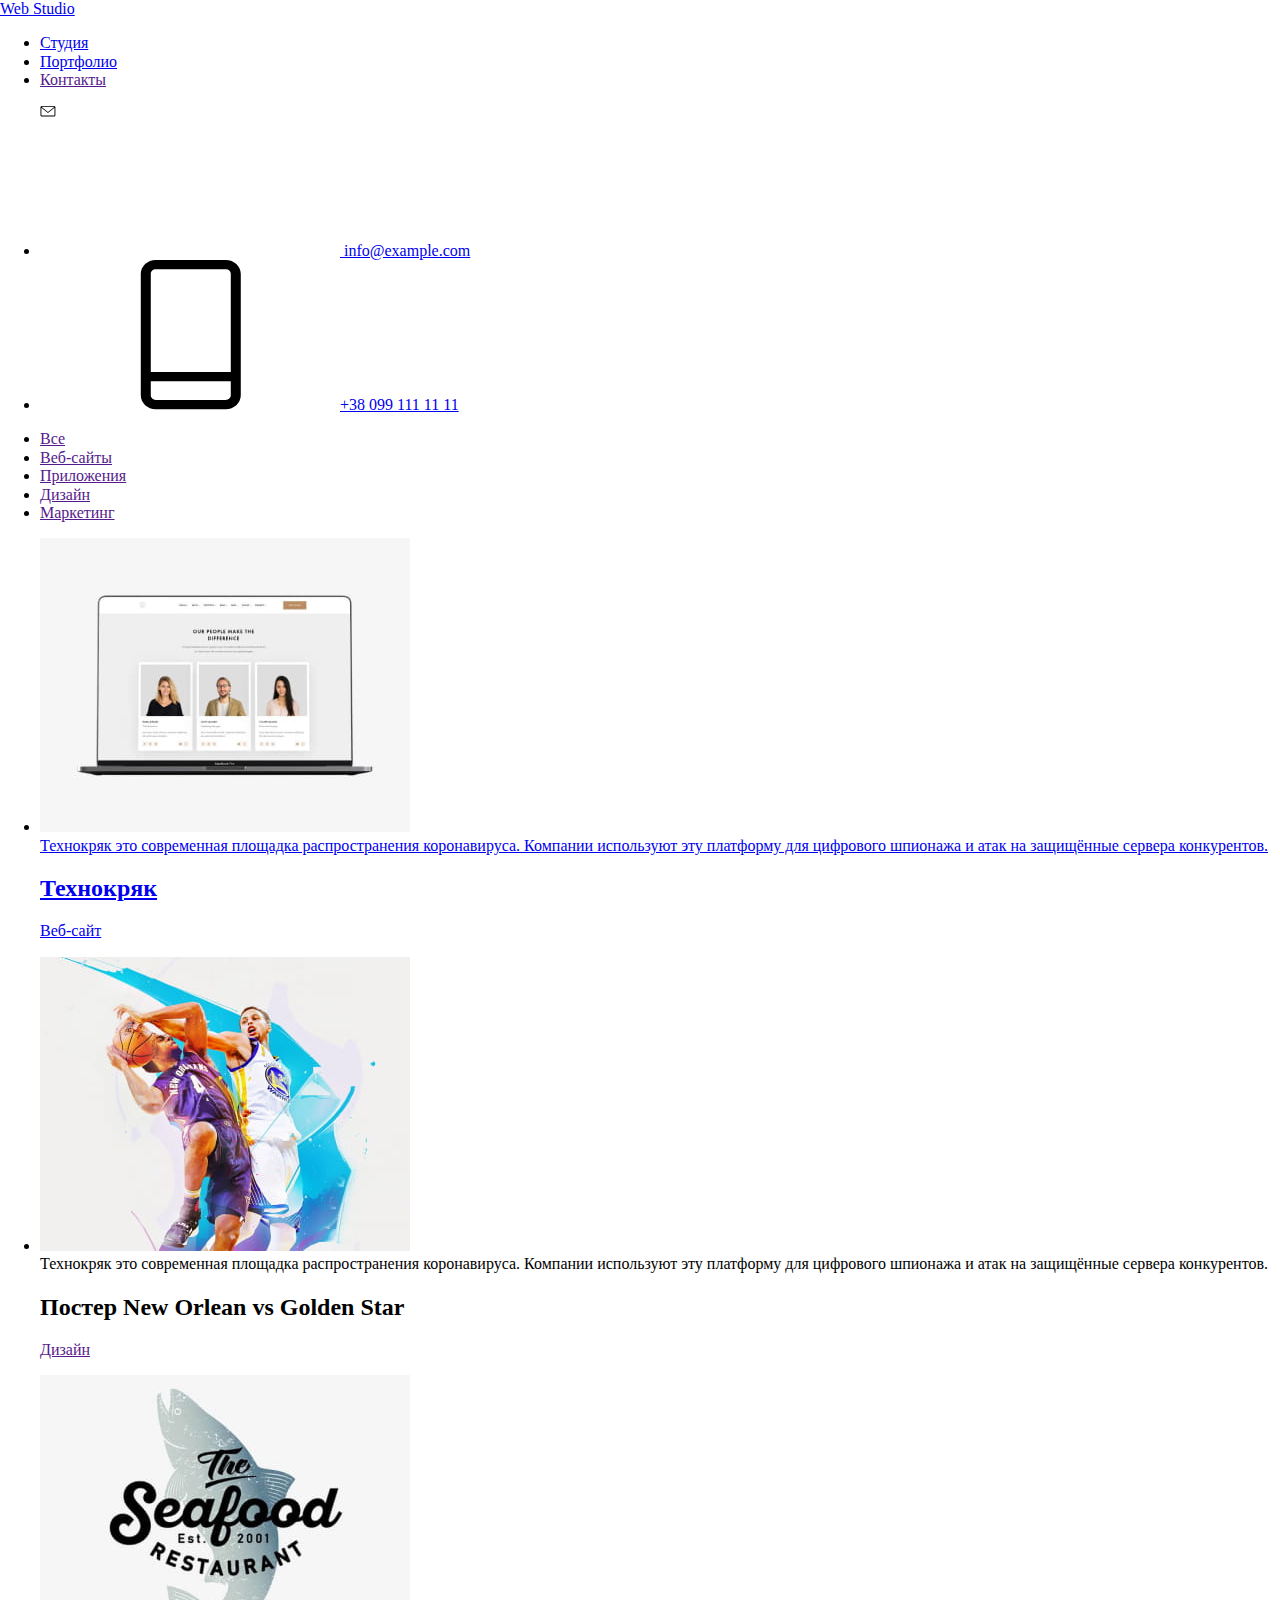
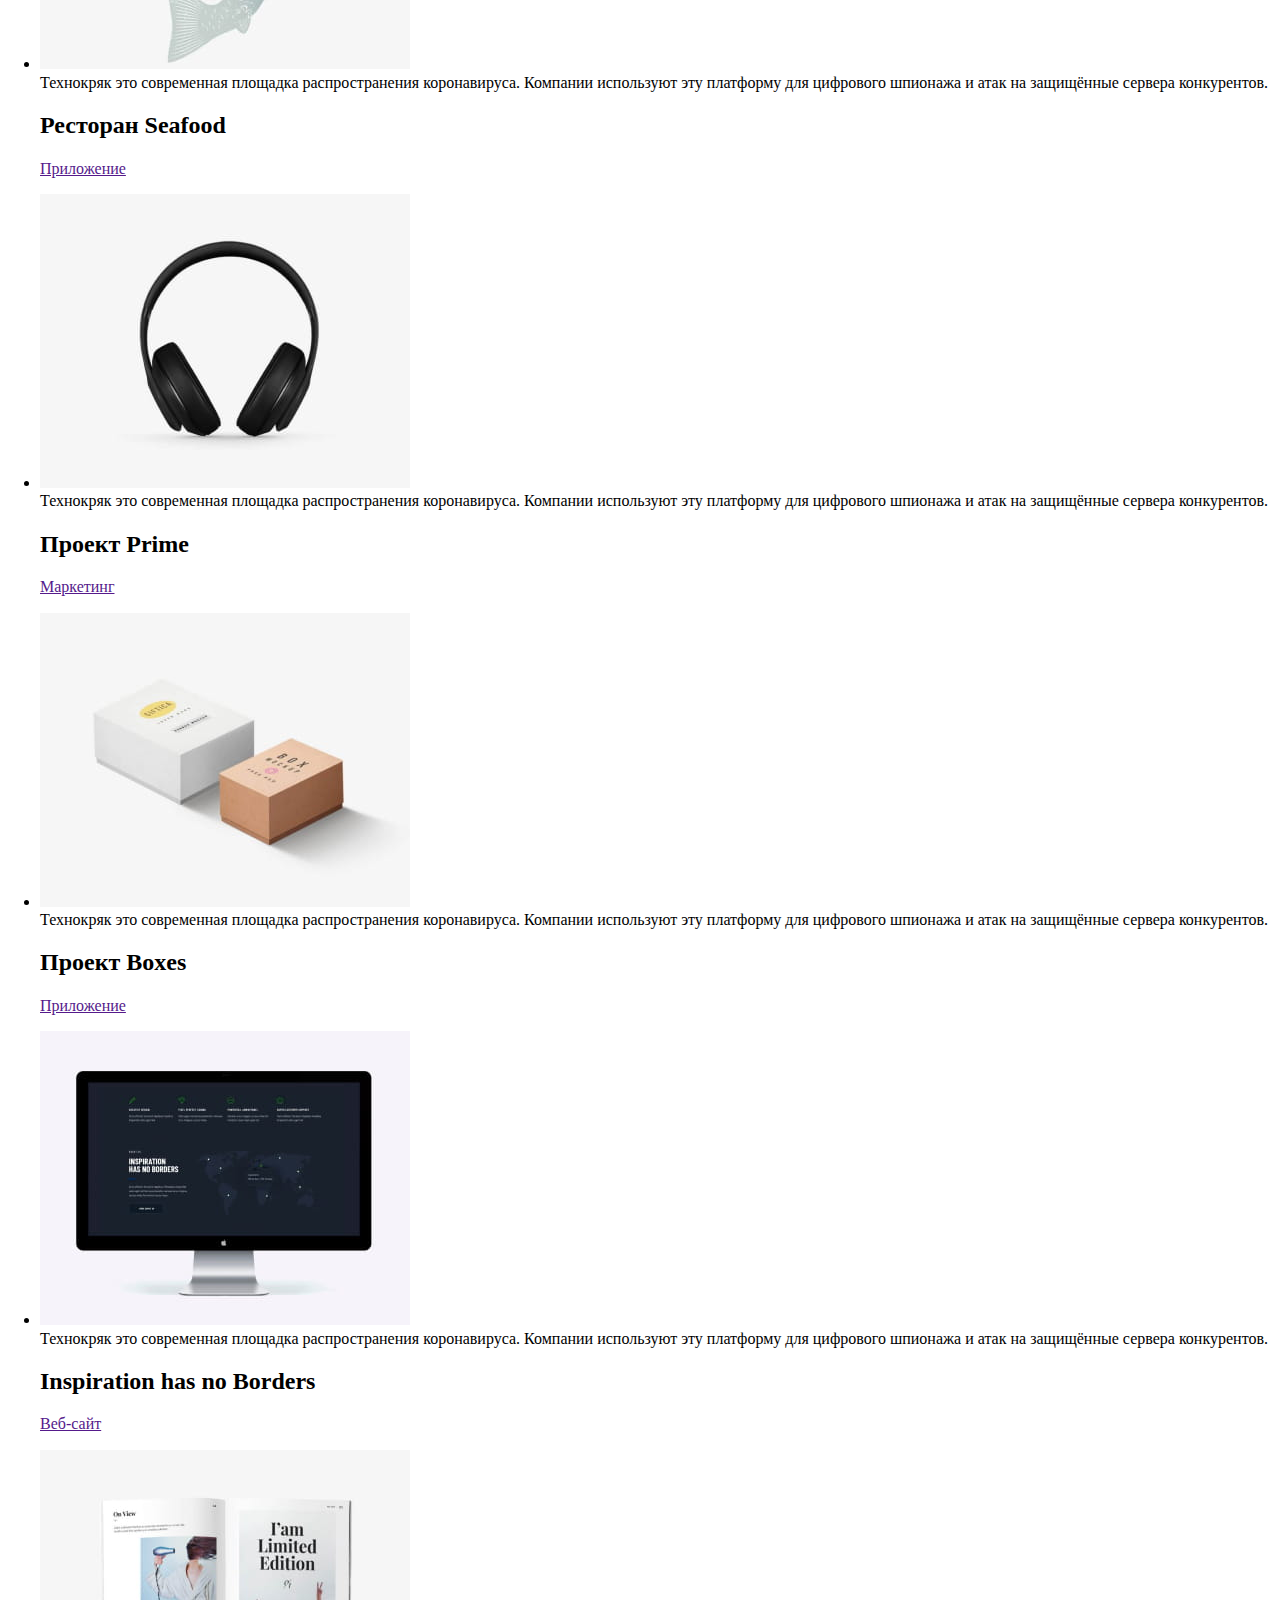
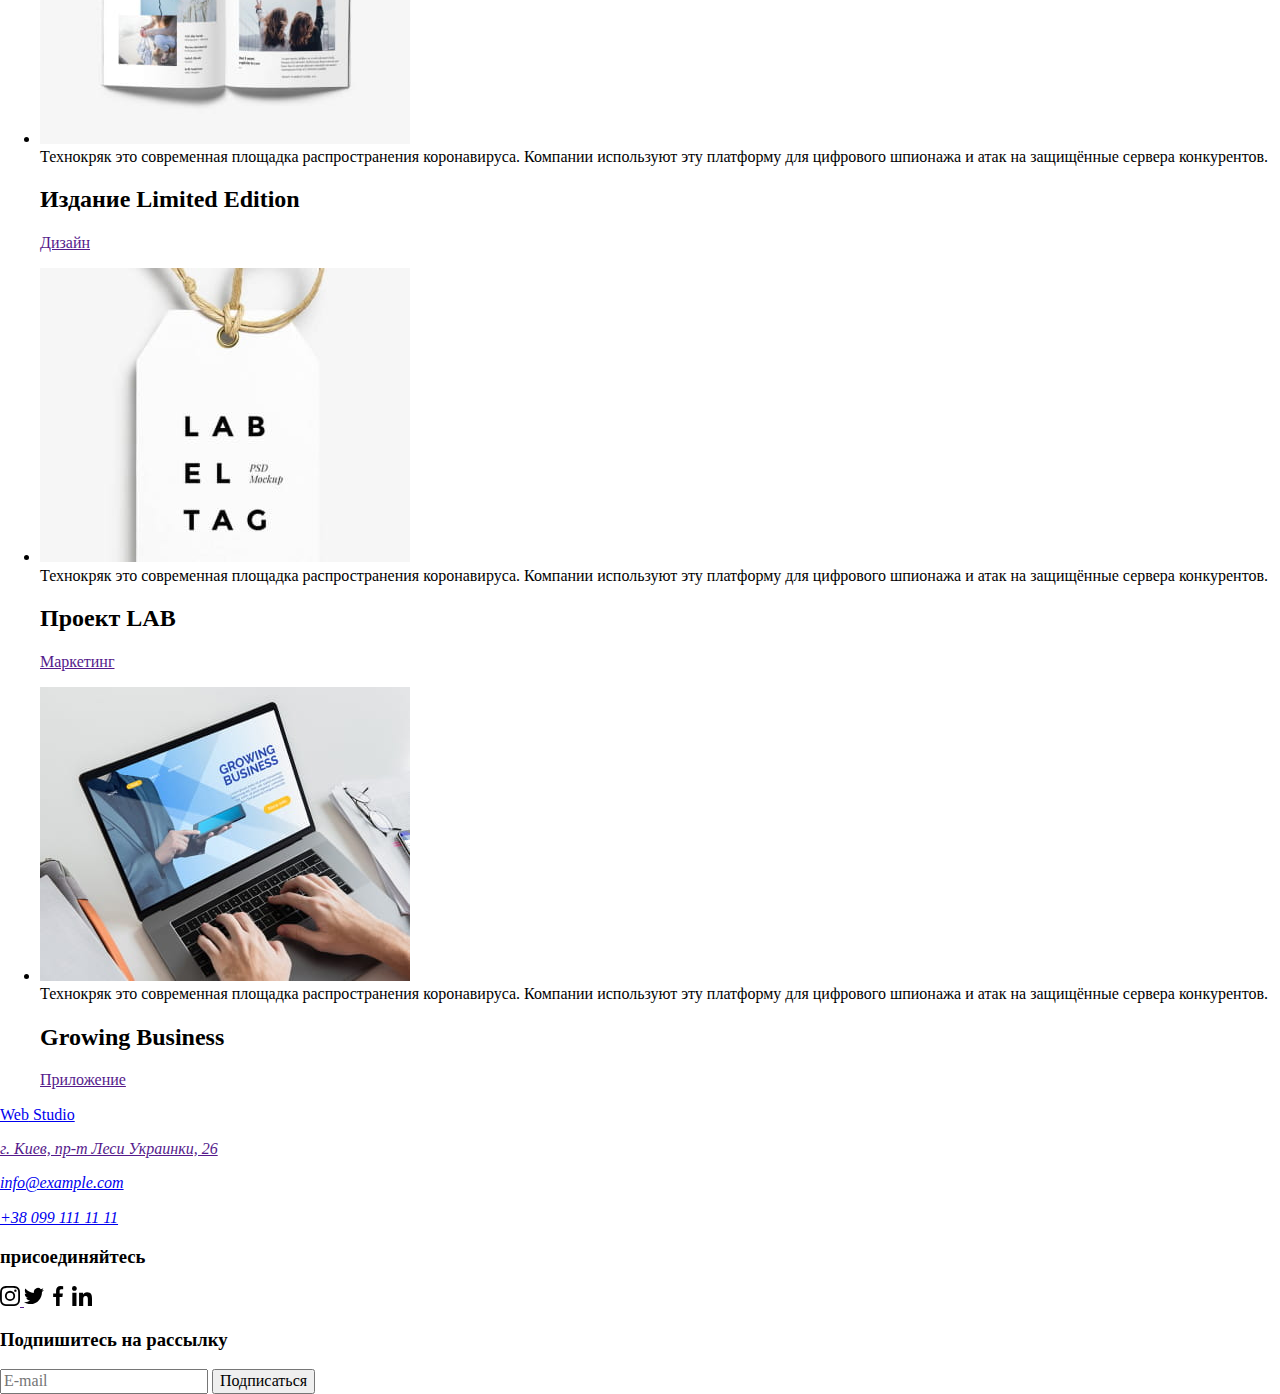
==== commit 68619d6b: "закріл ссылку нормалайз" ====
--- a/portfolio.html
+++ b/portfolio.html
@@ -10,7 +10,7 @@
       rel="stylesheet"
     /> -->
     <link rel="stylesheet" href="./normalize.css" />
-    <link rel="stylesheet" href="./css/main.min.css" />
+    <!-- <link rel="stylesheet" href="./css/main.min.css" /> -->
   </head>
   <body>
     <header class="header-page">
--- a/css/main.min.css
+++ b/css/main.min.css
@@ -1,2 +1,2 @@
-/*! normalize.css v8.0.1 | MIT License | github.com/necolas/normalize.css */@import url("https://fonts.googleapis.com/css2?family=Raleway:wght@700&family=Roboto:wght@400;500;700;900&display=swap");html{line-height:1.15;-webkit-text-size-adjust:100%}body{margin:0}main{display:block}h1{font-size:2em;margin:0.67em 0}hr{-webkit-box-sizing:content-box;box-sizing:content-box;height:0;overflow:visible}pre{font-family:monospace, monospace;font-size:1em}a{background-color:transparent}abbr[title]{border-bottom:none;text-decoration:underline;-webkit-text-decoration:underline dotted;text-decoration:underline dotted}b,strong{font-weight:bolder}code,kbd,samp{font-family:monospace, monospace;font-size:1em}small{font-size:80%}sub,sup{font-size:75%;line-height:0;position:relative;vertical-align:baseline}sub{bottom:-0.25em}sup{top:-0.5em}img{border-style:none}button,input,optgroup,select,textarea{font-family:inherit;font-size:100%;line-height:1.15;margin:0}button,input{overflow:visible}button,select{text-transform:none}button,[type="button"],[type="reset"],[type="submit"]{-webkit-appearance:button}button::-moz-focus-inner,[type="button"]::-moz-focus-inner,[type="reset"]::-moz-focus-inner,[type="submit"]::-moz-focus-inner{border-style:none;padding:0}button:-moz-focusring,[type="button"]:-moz-focusring,[type="reset"]:-moz-focusring,[type="submit"]:-moz-focusring{outline:1px dotted ButtonText}fieldset{padding:0.35em 0.75em 0.625em}legend{-webkit-box-sizing:border-box;box-sizing:border-box;color:inherit;display:table;max-width:100%;padding:0;white-space:normal}progress{vertical-align:baseline}textarea{overflow:auto}[type="checkbox"],[type="radio"]{-webkit-box-sizing:border-box;box-sizing:border-box;padding:0}[type="number"]::-webkit-inner-spin-button,[type="number"]::-webkit-outer-spin-button{height:auto}[type="search"]{-webkit-appearance:textfield;outline-offset:-2px}[type="search"]::-webkit-search-decoration{-webkit-appearance:none}::-webkit-file-upload-button{-webkit-appearance:button;font:inherit}details{display:block}summary{display:list-item}template{display:none}[hidden]{display:none}body{font-family:"Roboto", sans-serif;font-style:normal;font-weight:normal;font-size:14px;line-height:1.714;letter-spacing:0.03em;color:#757575;background-color:#fff}*{margin:0;border:0;text-decoration:none}html{-webkit-box-sizing:border-box;box-sizing:border-box}*,*::before,*::after{-webkit-box-sizing:inherit;box-sizing:inherit}img{display:block}.list{padding-left:0px;list-style:none}.container{margin-right:auto;margin-left:auto;width:1200px;padding-left:15px;padding-right:15px}.advantage .container{padding-top:94px}.box-section .container,.team-section .container,.client-section .container{padding-top:94px;padding-bottom:94px}.visually-hidden{position:absolute !important;clip:rect(1px 1px 1px 1px);clip:rect(1px, 1px, 1px, 1px);padding:0 !important;border:0 !important;height:1px !important;width:1px !important;overflow:hidden}.btn,.soc-link,.main-navi,.adv-element .link,.box,.clnt-flexcont .clnt-element,.clnt-element .link,.btn-modal,.btn-flex{display:-webkit-box;display:-ms-flexbox;display:flex;-webkit-box-align:center;-ms-flex-align:center;align-items:center;-webkit-box-pack:center;-ms-flex-pack:center;justify-content:center}.btn{display:-webkit-inline-box;display:-ms-inline-flexbox;display:inline-flex;width:200px;height:50px;font-weight:bold;font-size:16px;line-height:1.875;letter-spacing:0.06em;color:#fff;background:#2196f3;-webkit-box-shadow:0px 4px 4px rgba(0,0,0,0.15);box-shadow:0px 4px 4px rgba(0,0,0,0.15);border-radius:4px;cursor:pointer;-webkit-transition:background 250ms cubic-bezier(0.4, 0, 0.2, 1);transition:background 250ms cubic-bezier(0.4, 0, 0.2, 1)}.btn:hover,.btn:focus{background:#188ce8}.logo{font-family:Raleway, sans-serif;font-weight:bold;font-size:26px;line-height:1.192;letter-spacing:0.03em;color:#000}.footer-logo{color:#fff;margin-bottom:20px}.web-logo{color:#2196f3}.current{color:#2196f3;position:relative}.current::before{content:"";position:absolute;width:100%;height:4px;bottom:0px;left:0px;background:#2196f3;border-radius:2px}.soc-link{width:44px;height:44px;padding:0px;border:none;border-radius:50%;background-color:#fff 10%;fill:#afb1b8;-webkit-transition:background-color 250ms cubic-bezier(0.4, 0, 0.2, 1),fill 250ms cubic-bezier(0.4, 0, 0.2, 1);transition:background-color 250ms cubic-bezier(0.4, 0, 0.2, 1),fill 250ms cubic-bezier(0.4, 0, 0.2, 1)}.soc-link:not(:last-child){margin-right:10px}.footsoc-block .soc-link{background:rgba(255,255,255,0.1);fill:#fff}.soc-link:hover{background-color:#2196f3;fill:#fff}.header-page{background-color:var(--logo-bgr-color)}.main-navi{-webkit-box-pack:none;-ms-flex-pack:none;justify-content:none}.main-navi .menu-navi{display:-webkit-box;display:-ms-flexbox;display:flex;margin-left:85px}.main-navi .menu-navi .item:not(:first-child){margin-left:50px}.link-navi,.contacts-link{display:-webkit-inline-box;display:-ms-inline-flexbox;display:inline-flex;-webkit-box-align:center;-ms-flex-align:center;align-items:center;-webkit-box-pack:none;-ms-flex-pack:none;justify-content:none;padding-top:32px;padding-bottom:32px;font-weight:500;font-size:14px;line-height:1.1428;letter-spacing:0.02em;color:#212121;-webkit-transition:color 250ms cubic-bezier(0.4, 0, 0.2, 1);transition:color 250ms cubic-bezier(0.4, 0, 0.2, 1)}.link-navi:hover,.contacts-link:hover,.link-navi:focus,.contacts-link:focus{color:#2196f3;fill:#2196f3}.contacts{display:-webkit-box;display:-ms-flexbox;display:flex;margin-left:auto}.contacts .item{display:-webkit-inline-box;display:-ms-inline-flexbox;display:inline-flex;-webkit-box-align:center;-ms-flex-align:center;align-items:center}.contacts .item+.item{margin-left:30px}.contacts-link{color:#757575;fill:#757575;-webkit-transition:fill 250ms cubic-bezier(0.4, 0, 0.2, 1),color 250ms cubic-bezier(0.4, 0, 0.2, 1);transition:fill 250ms cubic-bezier(0.4, 0, 0.2, 1),color 250ms cubic-bezier(0.4, 0, 0.2, 1)}.contacts-link:hover,.contacts-link:focus{color:#2196f3;fill:#2196f3}.contacts-link .mail-icon{width:16px;height:11.2px;margin-right:10px}.contacts-link .phone-icon{width:10px;height:14.94px;margin-right:10px}.hero{text-align:center;padding-top:200px;padding-bottom:200px;background-color:#212121;height:600px;max-width:1600px;margin-left:auto;margin-right:auto;background-image:-webkit-gradient(linear, left top, right top, from(rgba(47,48,58,0.8)), to(rgba(47,48,58,0.8))),url(../images/img-header.jpg);background-image:linear-gradient(to right, rgba(47,48,58,0.8), rgba(47,48,58,0.8)),url(../images/img-header.jpg);background-repeat:no-repeat;background-position:center;background-size:contain}.page-title{margin-top:0px;margin-bottom:30px;max-width:696px;margin-right:auto;margin-left:auto;font-weight:900;font-size:44px;line-height:1.3636;letter-spacing:0.06em;color:#fff;text-align:center}.advantage .adv-flexcont{display:-webkit-box;display:-ms-flexbox;display:flex}.adv-element{display:-webkit-inline-box;display:-ms-inline-flexbox;display:inline-flex;-webkit-box-orient:vertical;-webkit-box-direction:normal;-ms-flex-direction:column;flex-direction:column;width:calc((100%-90px) / 4);margin-right:30px}.adv-element:nth-child(4n){margin-right:0px}.adv-element .link{width:270px;height:120px;background-color:#f5f4fa;border-radius:4px}.adv-element .feature{margin-top:30px;margin-bottom:10px;font-family:Roboto;font-weight:bold;font-size:14px;line-height:1.143;letter-spacing:0.03em;color:#212121}.section-title{text-align:center;margin-bottom:50px;font-weight:bold;font-size:36px;line-height:1.6667;color:#212121}.box-flexcont{display:-webkit-box;display:-ms-flexbox;display:flex}.box-flexcont .box-element{position:relative;width:calc((100%-60px) / 3);margin-right:30px}.box-flexcont .box-element:nth-child(3n){margin-right:0px}.box{position:absolute;bottom:0px;left:0px;width:100%;height:70px;font-weight:bold;line-height:1.1428;color:#fff;background:rgba(47,48,58,0.8);text-transform:uppercase}.team-section{background:#f5f4fa}.team-section .team-flexcont{display:-webkit-box;display:-ms-flexbox;display:flex}.team-section .team-flexcont .team-element{width:calc((100%-90px) / 4);margin-right:30px;background:#fff;-webkit-box-shadow:0px 1px 3px rgba(0,0,0,0.12),0px 1px 1px rgba(0,0,0,0.14),0px 2px 1px rgba(0,0,0,0.2);box-shadow:0px 1px 3px rgba(0,0,0,0.12),0px 1px 1px rgba(0,0,0,0.14),0px 2px 1px rgba(0,0,0,0.2)}.team-section .team-flexcont .team-element:nth-child(4n){margin-right:0px}.team-name,.team-prof{margin-top:30px;margin-bottom:10px;text-align:center;font-weight:500;font-size:16px;line-height:1.875;letter-spacing:0.03em;color:#212121}.team-prof{margin-top:0px;margin-bottom:16px;font-weight:normal;color:#757575}.soc-team{display:-webkit-box;display:-ms-flexbox;display:flex;padding-left:32px;padding-right:32px;margin-bottom:24px}.clnt-flexcont{display:-webkit-box;display:-ms-flexbox;display:flex}.clnt-flexcont .clnt-element{-webkit-box-pack:none;-ms-flex-pack:none;justify-content:none;width:calc((100%-150px) / 6);margin-right:30px}.clnt-flexcont .clnt-element:nth-child(6n){margin-right:0px}.clnt-element .link{border:1px solid #afb1b8;border-radius:4px;width:170px;height:90px;fill:#afb1b8;-webkit-transition:border 250ms cubic-bezier(0.4, 0, 0.2, 1),fill 250ms cubic-bezier(0.4, 0, 0.2, 1);transition:border 250ms cubic-bezier(0.4, 0, 0.2, 1),fill 250ms cubic-bezier(0.4, 0, 0.2, 1)}.clnt-element .link:hover{border:1px solid #2196f3;fill:#2196f3}.footer{background:#2f303a;padding-top:60px;padding-bottom:60px}.footer-flex{display:-webkit-box;display:-ms-flexbox;display:flex}.footer-flex .footflex-elem:not(:first-child){margin-top:12px}.footer-flex .footflex-elem:last-child{margin-left:94px}.footer-flex .footflex-elem:first-child{margin-right:auto}.footer-adress .adress-link:not(:last-child){margin-bottom:9px}.adress-map,.footer-contacts{font-size:14px;line-height:1.7143;letter-spacing:0.03em;color:#fff;-webkit-transition:color 250ms cubic-bezier(0.4, 0, 0.2, 1);transition:color 250ms cubic-bezier(0.4, 0, 0.2, 1)}.adress-map:hover,.footer-contacts:hover{color:#2196f3}.footer-contacts{color:rgba(255,255,255,0.6)}.footer-contacts:hover{color:#2196f3}.footflex-elem h3{font-weight:bold;font-size:14px;line-height:1.1428;letter-spacing:0.03em;color:#fff;background:rgba(47,48,58,0.8);text-transform:uppercase}.footsoc-block{display:-webkit-box;display:-ms-flexbox;display:flex}.footer-soc,.footer-registr{margin-bottom:20px}.foot-form{display:-webkit-box;display:-ms-flexbox;display:flex}.foot-form .mail-btn{width:358px;font-size:16px;line-height:1.25;letter-spacing:0.03em;color:rgba(255,255,255,0.6);padding:15px;margin-right:12px;background-color:#2f303a;border:1px solid rgba(255,255,255,0.3);border-radius:4px;-webkit-filter:drop-shadow(0px 4px 4px rgba(0,0,0,0.15));filter:drop-shadow(0px 4px 4px rgba(0,0,0,0.15))}.footflex-elem .btn::after{content:"";width:24px;height:24px;margin-left:10px;background-image:url(../images/iconsend.svg);background-position:right -2px top;background-repeat:no-repeat}.backdrop{position:fixed;top:0px;left:0px;width:100%;height:100%;background:rgba(0,0,0,0.2);opacity:1;-webkit-transition:opacity 250ms cubic-bezier(0.4, 0, 0.2, 1);transition:opacity 250ms cubic-bezier(0.4, 0, 0.2, 1)}.backdrop .modal{position:absolute;top:50%;left:50%;-webkit-transform:translate(-50%, -50%) scale(1, 1);transform:translate(-50%, -50%) scale(1, 1);min-width:528px;min-height:581px;background:#fff;-webkit-box-shadow:0px 1px 3px rgba(0,0,0,0.12),0px 1px 1px rgba(0,0,0,0.14),0px 2px 1px rgba(0,0,0,0.2);box-shadow:0px 1px 3px rgba(0,0,0,0.12),0px 1px 1px rgba(0,0,0,0.14),0px 2px 1px rgba(0,0,0,0.2);border-radius:4px;-webkit-transition:-webkit-transform 250ms cubic-bezier(0.4, 0, 0.2, 1);transition:-webkit-transform 250ms cubic-bezier(0.4, 0, 0.2, 1);transition:transform 250ms cubic-bezier(0.4, 0, 0.2, 1);transition:transform 250ms cubic-bezier(0.4, 0, 0.2, 1), -webkit-transform 250ms cubic-bezier(0.4, 0, 0.2, 1)}.backdrop.is-hidden{opacity:0;pointer-events:none}.backdrop.is-hidden .modal{-webkit-transform:translate(-50%, -50%) scale(0.3, 0.3);transform:translate(-50%, -50%) scale(0.3, 0.3)}.btn-modal{position:absolute;top:8px;right:8px;margin-left:auto;width:30px;height:30px;background:#fff;border:1px solid rgba(0,0,0,0.1);border-radius:50%;-webkit-transition:fill 250ms cubic-bezier(0.4, 0, 0.2, 1);transition:fill 250ms cubic-bezier(0.4, 0, 0.2, 1)}.btn-modal:hover,.btn-modal:focus{fill:#2196f3}.form-field .form-input,.form-comment .form-cominp{width:100%;padding:12px;padding-left:42px;border:1px solid rgba(33,33,33,0.2);border-radius:4px;-webkit-transition:fill 250ms cubic-bezier(0.4, 0, 0.2, 1);transition:fill 250ms cubic-bezier(0.4, 0, 0.2, 1);cursor:pointer}.form-field .form-input:focus,.form-comment .form-cominp:focus{border:1px solid #2196f3;outline:none}.form-field .form-input:focus+.form-label,.form-comment .form-cominp:focus+.form-label{top:-4px;left:19px;-webkit-transform:translateY(-100%);transform:translateY(-100%);color:#2196f3}.form-field .form-input:focus ~ .icon,.form-comment .form-cominp:focus ~ .icon{fill:#2196f3}.form-field .form-input:not(:placeholder-shown)+.form-label,.form-comment .form-cominp:not(:placeholder-shown)+.form-label{top:-4px;left:19px;-webkit-transform:translateY(-100%);transform:translateY(-100%);color:#2196f3}.form-field .form-input:not(:placeholder-shown) ~ .icon,.form-comment .form-cominp:not(:placeholder-shown) ~ .icon{fill:#2196f3}.register-form{padding:40px}.register-form h3{font-weight:bold;font-size:20px;line-height:1.15;letter-spacing:0.03em;text-align:center;margin-bottom:30px;color:#212121}.form-field{position:relative;margin-bottom:28px}.form-field .form-label{position:absolute;top:50%;left:42px;-webkit-transform:translateY(-50%);transform:translateY(-50%);font-size:14px;line-height:1.1428;letter-spacing:0.01em;color:#757575;-webkit-transition:color 250ms cubic-bezier(0.4, 0, 0.2, 1),-webkit-transform 250ms cubic-bezier(0.4, 0, 0.2, 1);transition:color 250ms cubic-bezier(0.4, 0, 0.2, 1),-webkit-transform 250ms cubic-bezier(0.4, 0, 0.2, 1);transition:transform 250ms cubic-bezier(0.4, 0, 0.2, 1),color 250ms cubic-bezier(0.4, 0, 0.2, 1);transition:transform 250ms cubic-bezier(0.4, 0, 0.2, 1),color 250ms cubic-bezier(0.4, 0, 0.2, 1),-webkit-transform 250ms cubic-bezier(0.4, 0, 0.2, 1);cursor:pointer}.form-field .icon{position:absolute;top:50%;left:19px;-webkit-transform:translateY(-50%);transform:translateY(-50%);-webkit-transition:fill 250ms cubic-bezier(0.4, 0, 0.2, 1);transition:fill 250ms cubic-bezier(0.4, 0, 0.2, 1)}.form-comment{position:relative;margin-bottom:20px}.form-comment .form-cominp{padding-left:19px}.form-comment .form-label{position:absolute;top:12px;left:19px;font-size:14px;line-height:1.1428;letter-spacing:0.03em;color:#757575;-webkit-transition:-webkit-transform 250ms cubic-bezier(0.4, 0, 0.2, 1);transition:-webkit-transform 250ms cubic-bezier(0.4, 0, 0.2, 1);transition:transform 250ms cubic-bezier(0.4, 0, 0.2, 1);transition:transform 250ms cubic-bezier(0.4, 0, 0.2, 1), -webkit-transform 250ms cubic-bezier(0.4, 0, 0.2, 1)}.form-check{position:relative;margin-bottom:30px}.form-checklab{padding-right:11px;padding-left:36px}.form-checklab a{color:#2196f3;text-decoration:underline}.form-checklab .icon-check{position:absolute;top:50%;left:12px;-webkit-transform:translateY(-50%);transform:translateY(-50%);display:-webkit-inline-box;display:-ms-inline-flexbox;display:inline-flex;width:16px;height:15px;border:2px solid #212121;border-radius:2px;-webkit-box-sizing:border-box;box-sizing:border-box;-webkit-transition:background-color 250ms cubic-bezier(0.4, 0, 0.2, 1),border 250ms cubic-bezier(0.4, 0, 0.2, 1);transition:background-color 250ms cubic-bezier(0.4, 0, 0.2, 1),border 250ms cubic-bezier(0.4, 0, 0.2, 1)}.form-checkinp:checked+.form-checklab .icon-check{background-color:#2196f3;border:none}.portfolio-sect{display:-webkit-box;display:-ms-flexbox;display:flex;padding-top:94px;padding-bottom:94px}.filters{display:-webkit-box;display:-ms-flexbox;display:flex;-webkit-box-pack:center;-ms-flex-pack:center;justify-content:center;margin-bottom:50px}.filters .item{display:-webkit-box;display:-ms-flexbox;display:flex}.filters .item+.item{margin-left:8px}.filter{font-weight:500;font-size:16px;line-height:1.625;letter-spacing:0.03em;padding:6px 22px;color:#212121;background:#f5f4fa;border-radius:4px;-webkit-transition:background-color 250ms cubic-bezier(0.4, 0, 0.2, 1),color 250ms cubic-bezier(0.4, 0, 0.2, 1);transition:background-color 250ms cubic-bezier(0.4, 0, 0.2, 1),color 250ms cubic-bezier(0.4, 0, 0.2, 1)}.filter:hover,.filter:focus,.filter:active{color:#fff;background:#2196f3}.potrfol-flex{display:-webkit-box;display:-ms-flexbox;display:flex;-ms-flex-wrap:wrap;flex-wrap:wrap}.potrfol-flex .item{width:370px;margin-right:30px;margin-bottom:30px;background:var(--logo-bgr-color);border:1px solid #eeeeee;-webkit-box-sizing:border-box;box-sizing:border-box;cursor:pointer}.potrfol-flex .item:nth-child(3n){margin-right:0px}.potrfol-flex .item:nth-last-child(-n+3){margin-bottom:0px}.potrfol-flex .item:hover{-webkit-box-shadow:0px 1px 1px rgba(0,0,0,0.12),0px 4px 4px rgba(0,0,0,0.06),1px 4px 6px rgba(0,0,0,0.16);box-shadow:0px 1px 1px rgba(0,0,0,0.12),0px 4px 4px rgba(0,0,0,0.06),1px 4px 6px rgba(0,0,0,0.16)}.potrfol-flex .item:hover .hover-over{-webkit-transform:translatey(0);transform:translatey(0)}.portf-thumb{position:relative;overflow:hidden}.portf-thumb .portfol-title{display:inline-block;width:322px;margin-top:20px;margin-bottom:4px;font-weight:bold;font-size:18px;line-height:2;letter-spacing:0.06em;color:#212121}.portf-thumb .portf-sub{display:inline-block;width:322px;margin-bottom:20px;font-size:16px;line-height:1.875;letter-spacing:0.03em;color:#757575}.portf-thumb .portfol-title,.portf-thumb .portf-sub{margin-right:24px;margin-left:24px}.hover-over{position:absolute;width:100%;height:100%;bottom:0px;left:0px;background:rgba(33,150,243,0.9);font-size:18px;line-height:1.5555;color:#fff;padding:63px 24px;-webkit-transform:translatey(100%);transform:translatey(100%);-webkit-transition:-webkit-transform 250ms cubic-bezier(0.4, 0, 0.2, 1);transition:-webkit-transform 250ms cubic-bezier(0.4, 0, 0.2, 1);transition:transform 250ms cubic-bezier(0.4, 0, 0.2, 1);transition:transform 250ms cubic-bezier(0.4, 0, 0.2, 1), -webkit-transform 250ms cubic-bezier(0.4, 0, 0.2, 1)}
+/*! normalize.css v8.0.1 | MIT License | github.com/necolas/normalize.css */@import url("https://fonts.googleapis.com/css2?family=Raleway:wght@700&family=Roboto:wght@400;500;700;900&display=swap");html{line-height:1.15;-webkit-text-size-adjust:100%}body{margin:0}main{display:block}h1{font-size:2em;margin:0.67em 0}hr{-webkit-box-sizing:content-box;box-sizing:content-box;height:0;overflow:visible}pre{font-family:monospace, monospace;font-size:1em}a{background-color:transparent}abbr[title]{border-bottom:none;text-decoration:underline;-webkit-text-decoration:underline dotted;text-decoration:underline dotted}b,strong{font-weight:bolder}code,kbd,samp{font-family:monospace, monospace;font-size:1em}small{font-size:80%}sub,sup{font-size:75%;line-height:0;position:relative;vertical-align:baseline}sub{bottom:-0.25em}sup{top:-0.5em}img{border-style:none}button,input,optgroup,select,textarea{font-family:inherit;font-size:100%;line-height:1.15;margin:0}button,input{overflow:visible}button,select{text-transform:none}button,[type="button"],[type="reset"],[type="submit"]{-webkit-appearance:button}button::-moz-focus-inner,[type="button"]::-moz-focus-inner,[type="reset"]::-moz-focus-inner,[type="submit"]::-moz-focus-inner{border-style:none;padding:0}button:-moz-focusring,[type="button"]:-moz-focusring,[type="reset"]:-moz-focusring,[type="submit"]:-moz-focusring{outline:1px dotted ButtonText}fieldset{padding:0.35em 0.75em 0.625em}legend{-webkit-box-sizing:border-box;box-sizing:border-box;color:inherit;display:table;max-width:100%;padding:0;white-space:normal}progress{vertical-align:baseline}textarea{overflow:auto}[type="checkbox"],[type="radio"]{-webkit-box-sizing:border-box;box-sizing:border-box;padding:0}[type="number"]::-webkit-inner-spin-button,[type="number"]::-webkit-outer-spin-button{height:auto}[type="search"]{-webkit-appearance:textfield;outline-offset:-2px}[type="search"]::-webkit-search-decoration{-webkit-appearance:none}::-webkit-file-upload-button{-webkit-appearance:button;font:inherit}details{display:block}summary{display:list-item}template{display:none}[hidden]{display:none}body{font-family:"Roboto", sans-serif;font-style:normal;font-weight:normal;font-size:14px;line-height:1.714;letter-spacing:0.03em;color:#757575;background-color:#fff}*{margin:0;border:0;text-decoration:none}html{-webkit-box-sizing:border-box;box-sizing:border-box}*,*::before,*::after{-webkit-box-sizing:inherit;box-sizing:inherit}img{display:block}.list{padding-left:0px;list-style:none}.container{margin-right:auto;margin-left:auto;width:1200px;padding-left:15px;padding-right:15px}.advantage .container{padding-top:94px}.box-section .container,.team-section .container,.client-section .container{padding-top:94px;padding-bottom:94px}.visually-hidden{position:absolute !important;clip:rect(1px 1px 1px 1px);clip:rect(1px, 1px, 1px, 1px);padding:0 !important;border:0 !important;height:1px !important;width:1px !important;overflow:hidden}.btn,.soc-link,.main-navi,.adv-element .link,.box,.clnt-flexcont .clnt-element,.clnt-element .link,.btn-modal,.btn-flex{display:-webkit-box;display:-ms-flexbox;display:flex;-webkit-box-align:center;-ms-flex-align:center;align-items:center;-webkit-box-pack:center;-ms-flex-pack:center;justify-content:center}.btn{display:-webkit-inline-box;display:-ms-inline-flexbox;display:inline-flex;width:200px;height:50px;font-weight:bold;font-size:16px;line-height:1.875;letter-spacing:0.06em;color:#fff;background:#2196f3;-webkit-box-shadow:0px 4px 4px rgba(0,0,0,0.15);box-shadow:0px 4px 4px rgba(0,0,0,0.15);border-radius:4px;cursor:pointer;-webkit-transition:background 250ms cubic-bezier(0.4, 0, 0.2, 1);transition:background 250ms cubic-bezier(0.4, 0, 0.2, 1)}.btn:hover,.btn:focus{background:#188ce8}.logo{font-family:Raleway, sans-serif;font-weight:bold;font-size:26px;line-height:1.192;letter-spacing:0.03em;color:#000}.footer-logo{color:#fff;margin-bottom:20px}.web-logo{color:#2196f3}.soc-link{width:44px;height:44px;padding:0px;border:none;border-radius:50%;background-color:#fff 10%;fill:#afb1b8;-webkit-transition:background-color 250ms cubic-bezier(0.4, 0, 0.2, 1),fill 250ms cubic-bezier(0.4, 0, 0.2, 1);transition:background-color 250ms cubic-bezier(0.4, 0, 0.2, 1),fill 250ms cubic-bezier(0.4, 0, 0.2, 1)}.soc-link:not(:last-child){margin-right:10px}.footsoc-block .soc-link{background:rgba(255,255,255,0.1);fill:#fff}.soc-link:hover{background-color:#2196f3;fill:#fff}.header-page{background-color:var(--logo-bgr-color)}.main-navi{-webkit-box-pack:none;-ms-flex-pack:none;justify-content:none}.main-navi .menu-navi{display:-webkit-box;display:-ms-flexbox;display:flex;margin-left:85px}.main-navi .menu-navi .item:not(:first-child){margin-left:50px}.link-navi,.contacts-link{display:-webkit-inline-box;display:-ms-inline-flexbox;display:inline-flex;-webkit-box-align:center;-ms-flex-align:center;align-items:center;-webkit-box-pack:none;-ms-flex-pack:none;justify-content:none;padding-top:32px;padding-bottom:32px;font-weight:500;font-size:14px;line-height:1.1428;letter-spacing:0.02em;color:#212121;-webkit-transition:color 250ms cubic-bezier(0.4, 0, 0.2, 1);transition:color 250ms cubic-bezier(0.4, 0, 0.2, 1)}.link-navi:hover,.contacts-link:hover,.link-navi:focus,.contacts-link:focus{color:#2196f3;fill:#2196f3}.contacts{display:-webkit-box;display:-ms-flexbox;display:flex;margin-left:auto}.contacts .item{display:-webkit-inline-box;display:-ms-inline-flexbox;display:inline-flex;-webkit-box-align:center;-ms-flex-align:center;align-items:center}.contacts .item+.item{margin-left:30px}.contacts-link{color:#757575;fill:#757575;-webkit-transition:fill 250ms cubic-bezier(0.4, 0, 0.2, 1),color 250ms cubic-bezier(0.4, 0, 0.2, 1);transition:fill 250ms cubic-bezier(0.4, 0, 0.2, 1),color 250ms cubic-bezier(0.4, 0, 0.2, 1)}.contacts-link:hover,.contacts-link:focus{color:#2196f3;fill:#2196f3}.contacts-link .mail-icon{width:16px;height:11.2px;margin-right:10px}.contacts-link .phone-icon{width:10px;height:14.94px;margin-right:10px}.current{color:#2196f3;position:relative}.current::before{content:"";position:absolute;width:100%;height:4px;bottom:0px;left:0px;background:#2196f3;border-radius:2px}.hero{text-align:center;padding-top:200px;padding-bottom:200px;background-color:#212121;height:600px;max-width:1600px;margin-left:auto;margin-right:auto;background-image:-webkit-gradient(linear, left top, right top, from(rgba(47,48,58,0.8)), to(rgba(47,48,58,0.8))),url(../images/img-header.jpg);background-image:linear-gradient(to right, rgba(47,48,58,0.8), rgba(47,48,58,0.8)),url(../images/img-header.jpg);background-repeat:no-repeat;background-position:center;background-size:contain}.page-title{margin-top:0px;margin-bottom:30px;max-width:696px;margin-right:auto;margin-left:auto;font-weight:900;font-size:44px;line-height:1.3636;letter-spacing:0.06em;color:#fff;text-align:center}.advantage .adv-flexcont{display:-webkit-box;display:-ms-flexbox;display:flex}.adv-element{display:-webkit-inline-box;display:-ms-inline-flexbox;display:inline-flex;-webkit-box-orient:vertical;-webkit-box-direction:normal;-ms-flex-direction:column;flex-direction:column;width:calc((100%-90px) / 4);margin-right:30px}.adv-element:nth-child(4n){margin-right:0px}.adv-element .link{width:270px;height:120px;background-color:#f5f4fa;border-radius:4px}.adv-element .feature{margin-top:30px;margin-bottom:10px;font-family:Roboto;font-weight:bold;font-size:14px;line-height:1.143;letter-spacing:0.03em;color:#212121}.section-title{text-align:center;margin-bottom:50px;font-weight:bold;font-size:36px;line-height:1.6667;color:#212121}.box-flexcont{display:-webkit-box;display:-ms-flexbox;display:flex}.box-flexcont .box-element{position:relative;width:calc((100%-60px) / 3);margin-right:30px}.box-flexcont .box-element:nth-child(3n){margin-right:0px}.box{position:absolute;bottom:0px;left:0px;width:100%;height:70px;font-weight:bold;line-height:1.1428;color:#fff;background:rgba(47,48,58,0.8);text-transform:uppercase}.team-section{background:#f5f4fa}.team-section .team-flexcont{display:-webkit-box;display:-ms-flexbox;display:flex}.team-section .team-flexcont .team-element{width:calc((100%-90px) / 4);margin-right:30px;background:#fff;-webkit-box-shadow:0px 1px 3px rgba(0,0,0,0.12),0px 1px 1px rgba(0,0,0,0.14),0px 2px 1px rgba(0,0,0,0.2);box-shadow:0px 1px 3px rgba(0,0,0,0.12),0px 1px 1px rgba(0,0,0,0.14),0px 2px 1px rgba(0,0,0,0.2)}.team-section .team-flexcont .team-element:nth-child(4n){margin-right:0px}.team-name,.team-prof{margin-top:30px;margin-bottom:10px;text-align:center;font-weight:500;font-size:16px;line-height:1.875;letter-spacing:0.03em;color:#212121}.team-prof{margin-top:0px;margin-bottom:16px;font-weight:normal;color:#757575}.soc-team{display:-webkit-box;display:-ms-flexbox;display:flex;padding-left:32px;padding-right:32px;margin-bottom:24px}.clnt-flexcont{display:-webkit-box;display:-ms-flexbox;display:flex}.clnt-flexcont .clnt-element{-webkit-box-pack:none;-ms-flex-pack:none;justify-content:none;width:calc((100%-150px) / 6);margin-right:30px}.clnt-flexcont .clnt-element:nth-child(6n){margin-right:0px}.clnt-element .link{border:1px solid #afb1b8;border-radius:4px;width:170px;height:90px;fill:#afb1b8;-webkit-transition:border 250ms cubic-bezier(0.4, 0, 0.2, 1),fill 250ms cubic-bezier(0.4, 0, 0.2, 1);transition:border 250ms cubic-bezier(0.4, 0, 0.2, 1),fill 250ms cubic-bezier(0.4, 0, 0.2, 1)}.clnt-element .link:hover{border:1px solid #2196f3;fill:#2196f3}.footer{background:#2f303a;padding-top:60px;padding-bottom:60px}.footer-flex{display:-webkit-box;display:-ms-flexbox;display:flex}.footer-flex .footflex-elem:not(:first-child){margin-top:12px}.footer-flex .footflex-elem:last-child{margin-left:94px}.footer-flex .footflex-elem:first-child{margin-right:auto}.footer-adress .adress-link:not(:last-child){margin-bottom:9px}.adress-map,.footer-contacts{font-size:14px;line-height:1.7143;letter-spacing:0.03em;color:#fff;-webkit-transition:color 250ms cubic-bezier(0.4, 0, 0.2, 1);transition:color 250ms cubic-bezier(0.4, 0, 0.2, 1)}.adress-map:hover,.footer-contacts:hover{color:#2196f3}.footer-contacts{color:rgba(255,255,255,0.6)}.footer-contacts:hover{color:#2196f3}.footflex-elem h3{font-weight:bold;font-size:14px;line-height:1.1428;letter-spacing:0.03em;color:#fff;background:rgba(47,48,58,0.8);text-transform:uppercase}.footsoc-block{display:-webkit-box;display:-ms-flexbox;display:flex}.footer-soc,.footer-registr{margin-bottom:20px}.foot-form{display:-webkit-box;display:-ms-flexbox;display:flex}.foot-form .mail-btn{width:358px;font-size:16px;line-height:1.25;letter-spacing:0.03em;color:rgba(255,255,255,0.6);padding:15px;margin-right:12px;background-color:#2f303a;border:1px solid rgba(255,255,255,0.3);border-radius:4px;-webkit-filter:drop-shadow(0px 4px 4px rgba(0,0,0,0.15));filter:drop-shadow(0px 4px 4px rgba(0,0,0,0.15))}.footflex-elem .btn::after{content:"";width:24px;height:24px;margin-left:10px;background-image:url(../images/iconsend.svg);background-position:right -2px top;background-repeat:no-repeat}.backdrop{position:fixed;top:0px;left:0px;width:100%;height:100%;background:rgba(0,0,0,0.2);opacity:1;-webkit-transition:opacity 250ms cubic-bezier(0.4, 0, 0.2, 1);transition:opacity 250ms cubic-bezier(0.4, 0, 0.2, 1)}.backdrop .modal{position:absolute;top:50%;left:50%;-webkit-transform:translate(-50%, -50%) scale(1, 1);transform:translate(-50%, -50%) scale(1, 1);min-width:528px;min-height:581px;background:#fff;-webkit-box-shadow:0px 1px 3px rgba(0,0,0,0.12),0px 1px 1px rgba(0,0,0,0.14),0px 2px 1px rgba(0,0,0,0.2);box-shadow:0px 1px 3px rgba(0,0,0,0.12),0px 1px 1px rgba(0,0,0,0.14),0px 2px 1px rgba(0,0,0,0.2);border-radius:4px;-webkit-transition:-webkit-transform 250ms cubic-bezier(0.4, 0, 0.2, 1);transition:-webkit-transform 250ms cubic-bezier(0.4, 0, 0.2, 1);transition:transform 250ms cubic-bezier(0.4, 0, 0.2, 1);transition:transform 250ms cubic-bezier(0.4, 0, 0.2, 1), -webkit-transform 250ms cubic-bezier(0.4, 0, 0.2, 1)}.backdrop.is-hidden{opacity:0;pointer-events:none}.backdrop.is-hidden .modal{-webkit-transform:translate(-50%, -50%) scale(0.3, 0.3);transform:translate(-50%, -50%) scale(0.3, 0.3)}.btn-modal{position:absolute;top:8px;right:8px;margin-left:auto;width:30px;height:30px;background:#fff;border:1px solid rgba(0,0,0,0.1);border-radius:50%;-webkit-transition:fill 250ms cubic-bezier(0.4, 0, 0.2, 1);transition:fill 250ms cubic-bezier(0.4, 0, 0.2, 1)}.btn-modal:hover,.btn-modal:focus{fill:#2196f3}.form-field .form-input,.form-comment .form-cominp{width:100%;padding:12px;padding-left:42px;border:1px solid rgba(33,33,33,0.2);border-radius:4px;-webkit-transition:fill 250ms cubic-bezier(0.4, 0, 0.2, 1);transition:fill 250ms cubic-bezier(0.4, 0, 0.2, 1);cursor:pointer}.form-field .form-input:focus,.form-comment .form-cominp:focus{border:1px solid #2196f3;outline:none}.form-field .form-input:focus+.form-label,.form-comment .form-cominp:focus+.form-label{top:-4px;left:19px;-webkit-transform:translateY(-100%);transform:translateY(-100%);color:#2196f3}.form-field .form-input:focus ~ .icon,.form-comment .form-cominp:focus ~ .icon{fill:#2196f3}.form-field .form-input:not(:placeholder-shown)+.form-label,.form-comment .form-cominp:not(:placeholder-shown)+.form-label{top:-4px;left:19px;-webkit-transform:translateY(-100%);transform:translateY(-100%);color:#2196f3}.form-field .form-input:not(:placeholder-shown) ~ .icon,.form-comment .form-cominp:not(:placeholder-shown) ~ .icon{fill:#2196f3}.register-form{padding:40px}.register-form h3{font-weight:bold;font-size:20px;line-height:1.15;letter-spacing:0.03em;text-align:center;margin-bottom:30px;color:#212121}.form-field{position:relative;margin-bottom:28px}.form-field .form-label{position:absolute;top:50%;left:42px;-webkit-transform:translateY(-50%);transform:translateY(-50%);font-size:14px;line-height:1.1428;letter-spacing:0.01em;color:#757575;-webkit-transition:color 250ms cubic-bezier(0.4, 0, 0.2, 1),-webkit-transform 250ms cubic-bezier(0.4, 0, 0.2, 1);transition:color 250ms cubic-bezier(0.4, 0, 0.2, 1),-webkit-transform 250ms cubic-bezier(0.4, 0, 0.2, 1);transition:transform 250ms cubic-bezier(0.4, 0, 0.2, 1),color 250ms cubic-bezier(0.4, 0, 0.2, 1);transition:transform 250ms cubic-bezier(0.4, 0, 0.2, 1),color 250ms cubic-bezier(0.4, 0, 0.2, 1),-webkit-transform 250ms cubic-bezier(0.4, 0, 0.2, 1);cursor:pointer}.form-field .icon{position:absolute;top:50%;left:19px;-webkit-transform:translateY(-50%);transform:translateY(-50%);-webkit-transition:fill 250ms cubic-bezier(0.4, 0, 0.2, 1);transition:fill 250ms cubic-bezier(0.4, 0, 0.2, 1)}.form-comment{position:relative;margin-bottom:20px}.form-comment .form-cominp{padding-left:19px}.form-comment .form-label{position:absolute;top:12px;left:19px;font-size:14px;line-height:1.1428;letter-spacing:0.03em;color:#757575;-webkit-transition:-webkit-transform 250ms cubic-bezier(0.4, 0, 0.2, 1);transition:-webkit-transform 250ms cubic-bezier(0.4, 0, 0.2, 1);transition:transform 250ms cubic-bezier(0.4, 0, 0.2, 1);transition:transform 250ms cubic-bezier(0.4, 0, 0.2, 1), -webkit-transform 250ms cubic-bezier(0.4, 0, 0.2, 1)}.form-check{position:relative;margin-bottom:30px}.form-checklab{padding-right:11px;padding-left:36px}.form-checklab a{color:#2196f3;text-decoration:underline}.icon-check{position:absolute;top:50%;left:12px;-webkit-transform:translateY(-50%);transform:translateY(-50%);display:-webkit-inline-box;display:-ms-inline-flexbox;display:inline-flex;width:16px;height:15px;border:2px solid #212121;border-radius:2px;-webkit-box-sizing:border-box;box-sizing:border-box;-webkit-transition:background-color 250ms cubic-bezier(0.4, 0, 0.2, 1),border 250ms cubic-bezier(0.4, 0, 0.2, 1);transition:background-color 250ms cubic-bezier(0.4, 0, 0.2, 1),border 250ms cubic-bezier(0.4, 0, 0.2, 1)}.form-checkinp:checked+.icon-check{background-color:#2196f3;border:none}.portfolio-sect{display:-webkit-box;display:-ms-flexbox;display:flex;padding-top:94px;padding-bottom:94px}.filters{display:-webkit-box;display:-ms-flexbox;display:flex;-webkit-box-pack:center;-ms-flex-pack:center;justify-content:center;margin-bottom:50px}.filters .item{display:-webkit-box;display:-ms-flexbox;display:flex}.filters .item+.item{margin-left:8px}.filter{font-weight:500;font-size:16px;line-height:1.625;letter-spacing:0.03em;padding:6px 22px;color:#212121;background:#f5f4fa;border-radius:4px;-webkit-transition:background-color 250ms cubic-bezier(0.4, 0, 0.2, 1),color 250ms cubic-bezier(0.4, 0, 0.2, 1);transition:background-color 250ms cubic-bezier(0.4, 0, 0.2, 1),color 250ms cubic-bezier(0.4, 0, 0.2, 1)}.filter:hover,.filter:focus,.filter:active{color:#fff;background:#2196f3}.potrfol-flex{display:-webkit-box;display:-ms-flexbox;display:flex;-ms-flex-wrap:wrap;flex-wrap:wrap}.potrfol-flex .item{width:370px;margin-right:30px;margin-bottom:30px;background:var(--logo-bgr-color);border:1px solid #eeeeee;-webkit-box-sizing:border-box;box-sizing:border-box;cursor:pointer}.potrfol-flex .item:nth-child(3n){margin-right:0px}.potrfol-flex .item:nth-last-child(-n+3){margin-bottom:0px}.potrfol-flex .item:hover{-webkit-box-shadow:0px 1px 1px rgba(0,0,0,0.12),0px 4px 4px rgba(0,0,0,0.06),1px 4px 6px rgba(0,0,0,0.16);box-shadow:0px 1px 1px rgba(0,0,0,0.12),0px 4px 4px rgba(0,0,0,0.06),1px 4px 6px rgba(0,0,0,0.16)}.potrfol-flex .item:hover .hover-over{-webkit-transform:translatey(0);transform:translatey(0)}.portf-thumb{position:relative;overflow:hidden}.portfol-title{display:inline-block;width:322px;margin-top:20px;margin-bottom:4px;font-weight:bold;font-size:18px;line-height:2;letter-spacing:0.06em;color:#212121}.portf-sub{display:inline-block;width:322px;margin-bottom:20px;font-size:16px;line-height:1.875;letter-spacing:0.03em;color:#757575}.portfol-title,.portf-sub{margin-right:24px;margin-left:24px}.hover-over{position:absolute;width:100%;height:100%;bottom:0px;left:0px;background:rgba(33,150,243,0.9);font-size:18px;line-height:1.5555;color:#fff;padding:63px 24px;-webkit-transform:translatey(100%);transform:translatey(100%);-webkit-transition:-webkit-transform 250ms cubic-bezier(0.4, 0, 0.2, 1);transition:-webkit-transform 250ms cubic-bezier(0.4, 0, 0.2, 1);transition:transform 250ms cubic-bezier(0.4, 0, 0.2, 1);transition:transform 250ms cubic-bezier(0.4, 0, 0.2, 1), -webkit-transform 250ms cubic-bezier(0.4, 0, 0.2, 1)}
 /*# sourceMappingURL=main.min.css.map */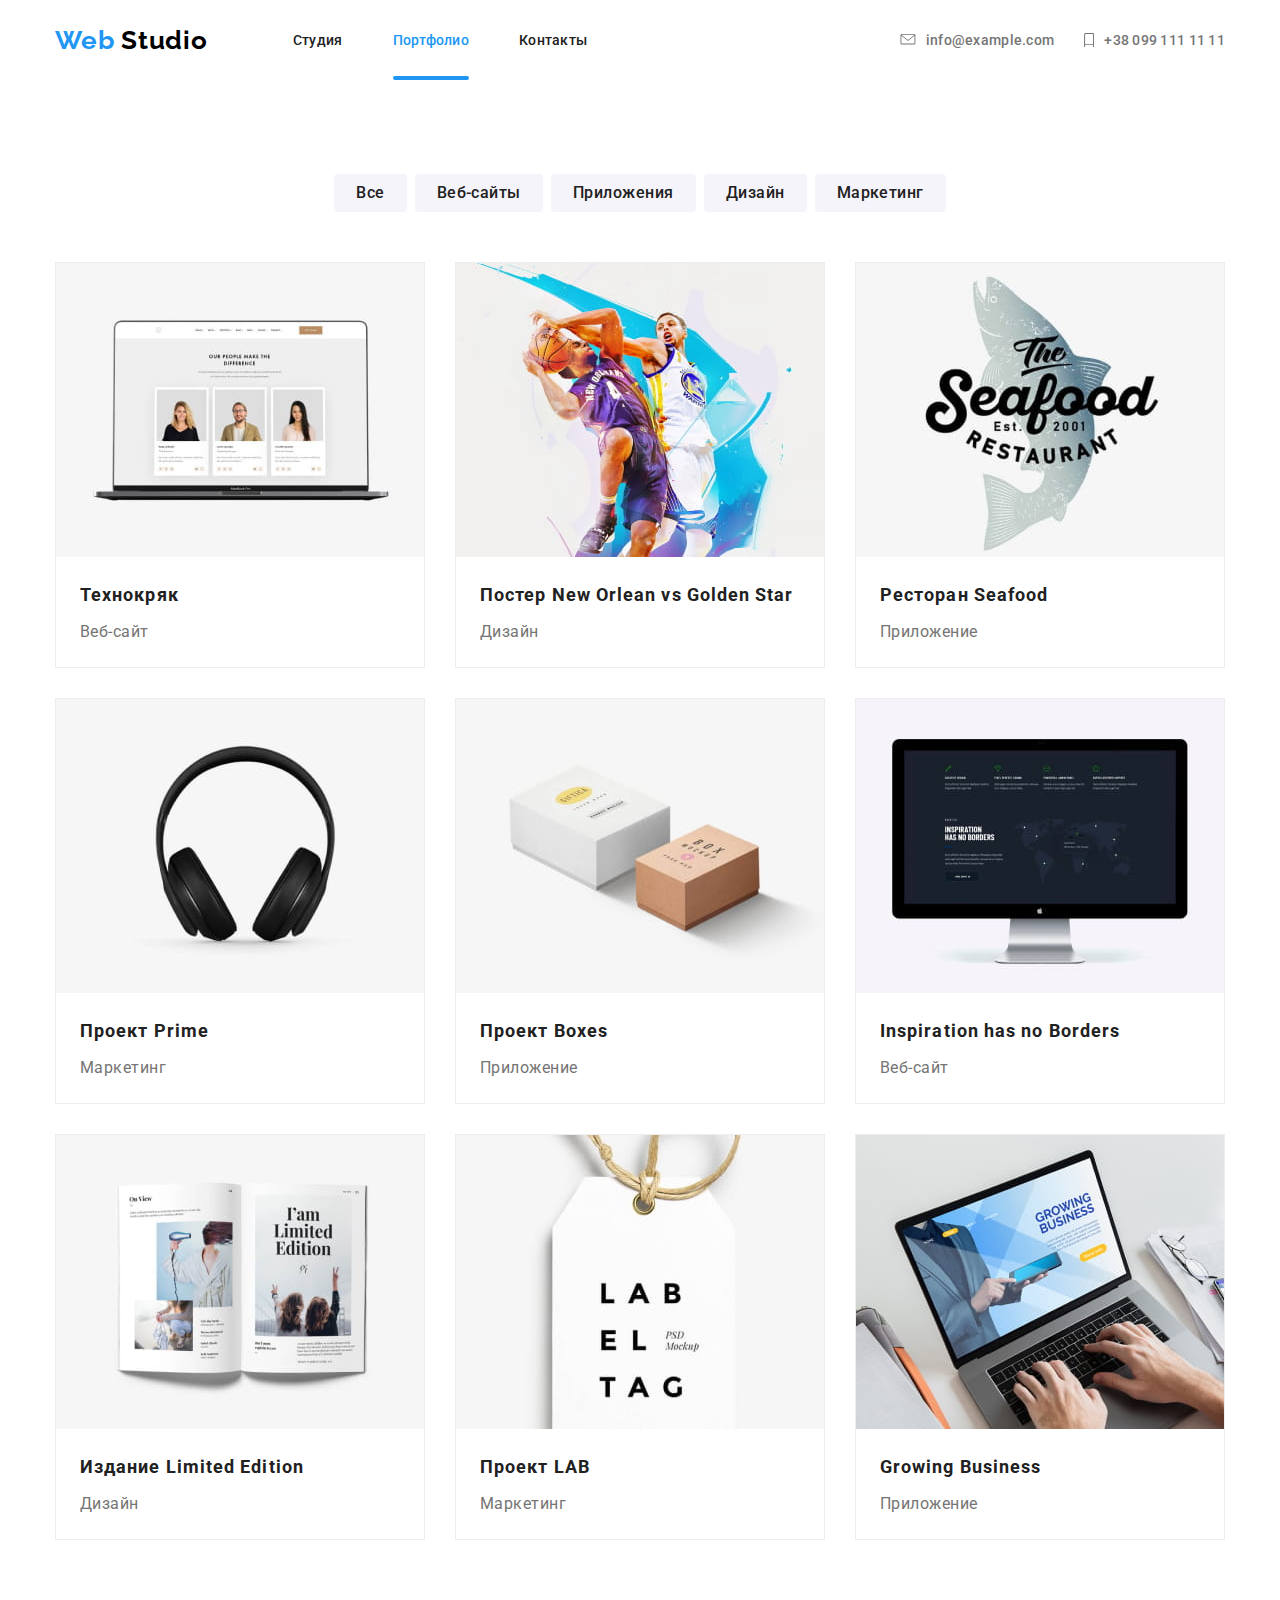
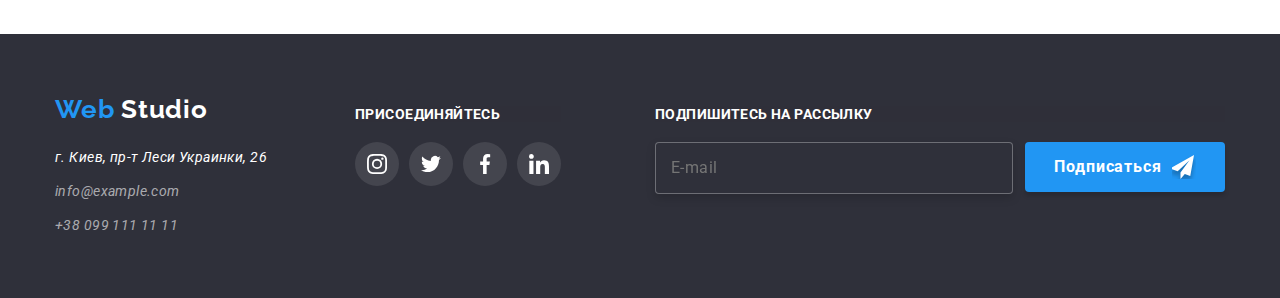
==== commit 5c4b3c92: "Update portfolio.html" ====
--- a/portfolio.html
+++ b/portfolio.html
@@ -9,8 +9,8 @@
       href="https://fonts.googleapis.com/css2?family=Raleway:wght@700&family=Roboto:wght@400;500;700;900&display=swap"
       rel="stylesheet"
     /> -->
-    <link rel="stylesheet" href="./normalize.css" />
-    <!-- <link rel="stylesheet" href="./css/main.min.css" /> -->
+    <!-- <link rel="stylesheet" href="./normalize.css" /> -->
+    <link rel="stylesheet" href="./css/main.min.css" />
   </head>
   <body>
     <header class="header-page">
--- a/css/main.min.css
+++ b/css/main.min.css
@@ -1,2 +1,2 @@
-/*! normalize.css v8.0.1 | MIT License | github.com/necolas/normalize.css */@import url("https://fonts.googleapis.com/css2?family=Raleway:wght@700&family=Roboto:wght@400;500;700;900&display=swap");html{line-height:1.15;-webkit-text-size-adjust:100%}body{margin:0}main{display:block}h1{font-size:2em;margin:0.67em 0}hr{-webkit-box-sizing:content-box;box-sizing:content-box;height:0;overflow:visible}pre{font-family:monospace, monospace;font-size:1em}a{background-color:transparent}abbr[title]{border-bottom:none;text-decoration:underline;-webkit-text-decoration:underline dotted;text-decoration:underline dotted}b,strong{font-weight:bolder}code,kbd,samp{font-family:monospace, monospace;font-size:1em}small{font-size:80%}sub,sup{font-size:75%;line-height:0;position:relative;vertical-align:baseline}sub{bottom:-0.25em}sup{top:-0.5em}img{border-style:none}button,input,optgroup,select,textarea{font-family:inherit;font-size:100%;line-height:1.15;margin:0}button,input{overflow:visible}button,select{text-transform:none}button,[type="button"],[type="reset"],[type="submit"]{-webkit-appearance:button}button::-moz-focus-inner,[type="button"]::-moz-focus-inner,[type="reset"]::-moz-focus-inner,[type="submit"]::-moz-focus-inner{border-style:none;padding:0}button:-moz-focusring,[type="button"]:-moz-focusring,[type="reset"]:-moz-focusring,[type="submit"]:-moz-focusring{outline:1px dotted ButtonText}fieldset{padding:0.35em 0.75em 0.625em}legend{-webkit-box-sizing:border-box;box-sizing:border-box;color:inherit;display:table;max-width:100%;padding:0;white-space:normal}progress{vertical-align:baseline}textarea{overflow:auto}[type="checkbox"],[type="radio"]{-webkit-box-sizing:border-box;box-sizing:border-box;padding:0}[type="number"]::-webkit-inner-spin-button,[type="number"]::-webkit-outer-spin-button{height:auto}[type="search"]{-webkit-appearance:textfield;outline-offset:-2px}[type="search"]::-webkit-search-decoration{-webkit-appearance:none}::-webkit-file-upload-button{-webkit-appearance:button;font:inherit}details{display:block}summary{display:list-item}template{display:none}[hidden]{display:none}body{font-family:"Roboto", sans-serif;font-style:normal;font-weight:normal;font-size:14px;line-height:1.714;letter-spacing:0.03em;color:#757575;background-color:#fff}*{margin:0;border:0;text-decoration:none}html{-webkit-box-sizing:border-box;box-sizing:border-box}*,*::before,*::after{-webkit-box-sizing:inherit;box-sizing:inherit}img{display:block}.list{padding-left:0px;list-style:none}.container{margin-right:auto;margin-left:auto;width:1200px;padding-left:15px;padding-right:15px}.advantage .container{padding-top:94px}.box-section .container,.team-section .container,.client-section .container{padding-top:94px;padding-bottom:94px}.visually-hidden{position:absolute !important;clip:rect(1px 1px 1px 1px);clip:rect(1px, 1px, 1px, 1px);padding:0 !important;border:0 !important;height:1px !important;width:1px !important;overflow:hidden}.btn,.soc-link,.main-navi,.adv-element .link,.box,.clnt-flexcont .clnt-element,.clnt-element .link,.btn-modal,.btn-flex{display:-webkit-box;display:-ms-flexbox;display:flex;-webkit-box-align:center;-ms-flex-align:center;align-items:center;-webkit-box-pack:center;-ms-flex-pack:center;justify-content:center}.btn{display:-webkit-inline-box;display:-ms-inline-flexbox;display:inline-flex;width:200px;height:50px;font-weight:bold;font-size:16px;line-height:1.875;letter-spacing:0.06em;color:#fff;background:#2196f3;-webkit-box-shadow:0px 4px 4px rgba(0,0,0,0.15);box-shadow:0px 4px 4px rgba(0,0,0,0.15);border-radius:4px;cursor:pointer;-webkit-transition:background 250ms cubic-bezier(0.4, 0, 0.2, 1);transition:background 250ms cubic-bezier(0.4, 0, 0.2, 1)}.btn:hover,.btn:focus{background:#188ce8}.logo{font-family:Raleway, sans-serif;font-weight:bold;font-size:26px;line-height:1.192;letter-spacing:0.03em;color:#000}.footer-logo{color:#fff;margin-bottom:20px}.web-logo{color:#2196f3}.soc-link{width:44px;height:44px;padding:0px;border:none;border-radius:50%;background-color:#fff 10%;fill:#afb1b8;-webkit-transition:background-color 250ms cubic-bezier(0.4, 0, 0.2, 1),fill 250ms cubic-bezier(0.4, 0, 0.2, 1);transition:background-color 250ms cubic-bezier(0.4, 0, 0.2, 1),fill 250ms cubic-bezier(0.4, 0, 0.2, 1)}.soc-link:not(:last-child){margin-right:10px}.footsoc-block .soc-link{background:rgba(255,255,255,0.1);fill:#fff}.soc-link:hover{background-color:#2196f3;fill:#fff}.header-page{background-color:var(--logo-bgr-color)}.main-navi{-webkit-box-pack:none;-ms-flex-pack:none;justify-content:none}.main-navi .menu-navi{display:-webkit-box;display:-ms-flexbox;display:flex;margin-left:85px}.main-navi .menu-navi .item:not(:first-child){margin-left:50px}.link-navi,.contacts-link{display:-webkit-inline-box;display:-ms-inline-flexbox;display:inline-flex;-webkit-box-align:center;-ms-flex-align:center;align-items:center;-webkit-box-pack:none;-ms-flex-pack:none;justify-content:none;padding-top:32px;padding-bottom:32px;font-weight:500;font-size:14px;line-height:1.1428;letter-spacing:0.02em;color:#212121;-webkit-transition:color 250ms cubic-bezier(0.4, 0, 0.2, 1);transition:color 250ms cubic-bezier(0.4, 0, 0.2, 1)}.link-navi:hover,.contacts-link:hover,.link-navi:focus,.contacts-link:focus{color:#2196f3;fill:#2196f3}.contacts{display:-webkit-box;display:-ms-flexbox;display:flex;margin-left:auto}.contacts .item{display:-webkit-inline-box;display:-ms-inline-flexbox;display:inline-flex;-webkit-box-align:center;-ms-flex-align:center;align-items:center}.contacts .item+.item{margin-left:30px}.contacts-link{color:#757575;fill:#757575;-webkit-transition:fill 250ms cubic-bezier(0.4, 0, 0.2, 1),color 250ms cubic-bezier(0.4, 0, 0.2, 1);transition:fill 250ms cubic-bezier(0.4, 0, 0.2, 1),color 250ms cubic-bezier(0.4, 0, 0.2, 1)}.contacts-link:hover,.contacts-link:focus{color:#2196f3;fill:#2196f3}.contacts-link .mail-icon{width:16px;height:11.2px;margin-right:10px}.contacts-link .phone-icon{width:10px;height:14.94px;margin-right:10px}.current{color:#2196f3;position:relative}.current::before{content:"";position:absolute;width:100%;height:4px;bottom:0px;left:0px;background:#2196f3;border-radius:2px}.hero{text-align:center;padding-top:200px;padding-bottom:200px;background-color:#212121;height:600px;max-width:1600px;margin-left:auto;margin-right:auto;background-image:-webkit-gradient(linear, left top, right top, from(rgba(47,48,58,0.8)), to(rgba(47,48,58,0.8))),url(../images/img-header.jpg);background-image:linear-gradient(to right, rgba(47,48,58,0.8), rgba(47,48,58,0.8)),url(../images/img-header.jpg);background-repeat:no-repeat;background-position:center;background-size:contain}.page-title{margin-top:0px;margin-bottom:30px;max-width:696px;margin-right:auto;margin-left:auto;font-weight:900;font-size:44px;line-height:1.3636;letter-spacing:0.06em;color:#fff;text-align:center}.advantage .adv-flexcont{display:-webkit-box;display:-ms-flexbox;display:flex}.adv-element{display:-webkit-inline-box;display:-ms-inline-flexbox;display:inline-flex;-webkit-box-orient:vertical;-webkit-box-direction:normal;-ms-flex-direction:column;flex-direction:column;width:calc((100%-90px) / 4);margin-right:30px}.adv-element:nth-child(4n){margin-right:0px}.adv-element .link{width:270px;height:120px;background-color:#f5f4fa;border-radius:4px}.adv-element .feature{margin-top:30px;margin-bottom:10px;font-family:Roboto;font-weight:bold;font-size:14px;line-height:1.143;letter-spacing:0.03em;color:#212121}.section-title{text-align:center;margin-bottom:50px;font-weight:bold;font-size:36px;line-height:1.6667;color:#212121}.box-flexcont{display:-webkit-box;display:-ms-flexbox;display:flex}.box-flexcont .box-element{position:relative;width:calc((100%-60px) / 3);margin-right:30px}.box-flexcont .box-element:nth-child(3n){margin-right:0px}.box{position:absolute;bottom:0px;left:0px;width:100%;height:70px;font-weight:bold;line-height:1.1428;color:#fff;background:rgba(47,48,58,0.8);text-transform:uppercase}.team-section{background:#f5f4fa}.team-section .team-flexcont{display:-webkit-box;display:-ms-flexbox;display:flex}.team-section .team-flexcont .team-element{width:calc((100%-90px) / 4);margin-right:30px;background:#fff;-webkit-box-shadow:0px 1px 3px rgba(0,0,0,0.12),0px 1px 1px rgba(0,0,0,0.14),0px 2px 1px rgba(0,0,0,0.2);box-shadow:0px 1px 3px rgba(0,0,0,0.12),0px 1px 1px rgba(0,0,0,0.14),0px 2px 1px rgba(0,0,0,0.2)}.team-section .team-flexcont .team-element:nth-child(4n){margin-right:0px}.team-name,.team-prof{margin-top:30px;margin-bottom:10px;text-align:center;font-weight:500;font-size:16px;line-height:1.875;letter-spacing:0.03em;color:#212121}.team-prof{margin-top:0px;margin-bottom:16px;font-weight:normal;color:#757575}.soc-team{display:-webkit-box;display:-ms-flexbox;display:flex;padding-left:32px;padding-right:32px;margin-bottom:24px}.clnt-flexcont{display:-webkit-box;display:-ms-flexbox;display:flex}.clnt-flexcont .clnt-element{-webkit-box-pack:none;-ms-flex-pack:none;justify-content:none;width:calc((100%-150px) / 6);margin-right:30px}.clnt-flexcont .clnt-element:nth-child(6n){margin-right:0px}.clnt-element .link{border:1px solid #afb1b8;border-radius:4px;width:170px;height:90px;fill:#afb1b8;-webkit-transition:border 250ms cubic-bezier(0.4, 0, 0.2, 1),fill 250ms cubic-bezier(0.4, 0, 0.2, 1);transition:border 250ms cubic-bezier(0.4, 0, 0.2, 1),fill 250ms cubic-bezier(0.4, 0, 0.2, 1)}.clnt-element .link:hover{border:1px solid #2196f3;fill:#2196f3}.footer{background:#2f303a;padding-top:60px;padding-bottom:60px}.footer-flex{display:-webkit-box;display:-ms-flexbox;display:flex}.footer-flex .footflex-elem:not(:first-child){margin-top:12px}.footer-flex .footflex-elem:last-child{margin-left:94px}.footer-flex .footflex-elem:first-child{margin-right:auto}.footer-adress .adress-link:not(:last-child){margin-bottom:9px}.adress-map,.footer-contacts{font-size:14px;line-height:1.7143;letter-spacing:0.03em;color:#fff;-webkit-transition:color 250ms cubic-bezier(0.4, 0, 0.2, 1);transition:color 250ms cubic-bezier(0.4, 0, 0.2, 1)}.adress-map:hover,.footer-contacts:hover{color:#2196f3}.footer-contacts{color:rgba(255,255,255,0.6)}.footer-contacts:hover{color:#2196f3}.footflex-elem h3{font-weight:bold;font-size:14px;line-height:1.1428;letter-spacing:0.03em;color:#fff;background:rgba(47,48,58,0.8);text-transform:uppercase}.footsoc-block{display:-webkit-box;display:-ms-flexbox;display:flex}.footer-soc,.footer-registr{margin-bottom:20px}.foot-form{display:-webkit-box;display:-ms-flexbox;display:flex}.foot-form .mail-btn{width:358px;font-size:16px;line-height:1.25;letter-spacing:0.03em;color:rgba(255,255,255,0.6);padding:15px;margin-right:12px;background-color:#2f303a;border:1px solid rgba(255,255,255,0.3);border-radius:4px;-webkit-filter:drop-shadow(0px 4px 4px rgba(0,0,0,0.15));filter:drop-shadow(0px 4px 4px rgba(0,0,0,0.15))}.footflex-elem .btn::after{content:"";width:24px;height:24px;margin-left:10px;background-image:url(../images/iconsend.svg);background-position:right -2px top;background-repeat:no-repeat}.backdrop{position:fixed;top:0px;left:0px;width:100%;height:100%;background:rgba(0,0,0,0.2);opacity:1;-webkit-transition:opacity 250ms cubic-bezier(0.4, 0, 0.2, 1);transition:opacity 250ms cubic-bezier(0.4, 0, 0.2, 1)}.backdrop .modal{position:absolute;top:50%;left:50%;-webkit-transform:translate(-50%, -50%) scale(1, 1);transform:translate(-50%, -50%) scale(1, 1);min-width:528px;min-height:581px;background:#fff;-webkit-box-shadow:0px 1px 3px rgba(0,0,0,0.12),0px 1px 1px rgba(0,0,0,0.14),0px 2px 1px rgba(0,0,0,0.2);box-shadow:0px 1px 3px rgba(0,0,0,0.12),0px 1px 1px rgba(0,0,0,0.14),0px 2px 1px rgba(0,0,0,0.2);border-radius:4px;-webkit-transition:-webkit-transform 250ms cubic-bezier(0.4, 0, 0.2, 1);transition:-webkit-transform 250ms cubic-bezier(0.4, 0, 0.2, 1);transition:transform 250ms cubic-bezier(0.4, 0, 0.2, 1);transition:transform 250ms cubic-bezier(0.4, 0, 0.2, 1), -webkit-transform 250ms cubic-bezier(0.4, 0, 0.2, 1)}.backdrop.is-hidden{opacity:0;pointer-events:none}.backdrop.is-hidden .modal{-webkit-transform:translate(-50%, -50%) scale(0.3, 0.3);transform:translate(-50%, -50%) scale(0.3, 0.3)}.btn-modal{position:absolute;top:8px;right:8px;margin-left:auto;width:30px;height:30px;background:#fff;border:1px solid rgba(0,0,0,0.1);border-radius:50%;-webkit-transition:fill 250ms cubic-bezier(0.4, 0, 0.2, 1);transition:fill 250ms cubic-bezier(0.4, 0, 0.2, 1)}.btn-modal:hover,.btn-modal:focus{fill:#2196f3}.form-field .form-input,.form-comment .form-cominp{width:100%;padding:12px;padding-left:42px;border:1px solid rgba(33,33,33,0.2);border-radius:4px;-webkit-transition:fill 250ms cubic-bezier(0.4, 0, 0.2, 1);transition:fill 250ms cubic-bezier(0.4, 0, 0.2, 1);cursor:pointer}.form-field .form-input:focus,.form-comment .form-cominp:focus{border:1px solid #2196f3;outline:none}.form-field .form-input:focus+.form-label,.form-comment .form-cominp:focus+.form-label{top:-4px;left:19px;-webkit-transform:translateY(-100%);transform:translateY(-100%);color:#2196f3}.form-field .form-input:focus ~ .icon,.form-comment .form-cominp:focus ~ .icon{fill:#2196f3}.form-field .form-input:not(:placeholder-shown)+.form-label,.form-comment .form-cominp:not(:placeholder-shown)+.form-label{top:-4px;left:19px;-webkit-transform:translateY(-100%);transform:translateY(-100%);color:#2196f3}.form-field .form-input:not(:placeholder-shown) ~ .icon,.form-comment .form-cominp:not(:placeholder-shown) ~ .icon{fill:#2196f3}.register-form{padding:40px}.register-form h3{font-weight:bold;font-size:20px;line-height:1.15;letter-spacing:0.03em;text-align:center;margin-bottom:30px;color:#212121}.form-field{position:relative;margin-bottom:28px}.form-field .form-label{position:absolute;top:50%;left:42px;-webkit-transform:translateY(-50%);transform:translateY(-50%);font-size:14px;line-height:1.1428;letter-spacing:0.01em;color:#757575;-webkit-transition:color 250ms cubic-bezier(0.4, 0, 0.2, 1),-webkit-transform 250ms cubic-bezier(0.4, 0, 0.2, 1);transition:color 250ms cubic-bezier(0.4, 0, 0.2, 1),-webkit-transform 250ms cubic-bezier(0.4, 0, 0.2, 1);transition:transform 250ms cubic-bezier(0.4, 0, 0.2, 1),color 250ms cubic-bezier(0.4, 0, 0.2, 1);transition:transform 250ms cubic-bezier(0.4, 0, 0.2, 1),color 250ms cubic-bezier(0.4, 0, 0.2, 1),-webkit-transform 250ms cubic-bezier(0.4, 0, 0.2, 1);cursor:pointer}.form-field .icon{position:absolute;top:50%;left:19px;-webkit-transform:translateY(-50%);transform:translateY(-50%);-webkit-transition:fill 250ms cubic-bezier(0.4, 0, 0.2, 1);transition:fill 250ms cubic-bezier(0.4, 0, 0.2, 1)}.form-comment{position:relative;margin-bottom:20px}.form-comment .form-cominp{padding-left:19px}.form-comment .form-label{position:absolute;top:12px;left:19px;font-size:14px;line-height:1.1428;letter-spacing:0.03em;color:#757575;-webkit-transition:-webkit-transform 250ms cubic-bezier(0.4, 0, 0.2, 1);transition:-webkit-transform 250ms cubic-bezier(0.4, 0, 0.2, 1);transition:transform 250ms cubic-bezier(0.4, 0, 0.2, 1);transition:transform 250ms cubic-bezier(0.4, 0, 0.2, 1), -webkit-transform 250ms cubic-bezier(0.4, 0, 0.2, 1)}.form-check{position:relative;margin-bottom:30px}.form-checklab{padding-right:11px;padding-left:36px}.form-checklab a{color:#2196f3;text-decoration:underline}.icon-check{position:absolute;top:50%;left:12px;-webkit-transform:translateY(-50%);transform:translateY(-50%);display:-webkit-inline-box;display:-ms-inline-flexbox;display:inline-flex;width:16px;height:15px;border:2px solid #212121;border-radius:2px;-webkit-box-sizing:border-box;box-sizing:border-box;-webkit-transition:background-color 250ms cubic-bezier(0.4, 0, 0.2, 1),border 250ms cubic-bezier(0.4, 0, 0.2, 1);transition:background-color 250ms cubic-bezier(0.4, 0, 0.2, 1),border 250ms cubic-bezier(0.4, 0, 0.2, 1)}.form-checkinp:checked+.icon-check{background-color:#2196f3;border:none}.portfolio-sect{display:-webkit-box;display:-ms-flexbox;display:flex;padding-top:94px;padding-bottom:94px}.filters{display:-webkit-box;display:-ms-flexbox;display:flex;-webkit-box-pack:center;-ms-flex-pack:center;justify-content:center;margin-bottom:50px}.filters .item{display:-webkit-box;display:-ms-flexbox;display:flex}.filters .item+.item{margin-left:8px}.filter{font-weight:500;font-size:16px;line-height:1.625;letter-spacing:0.03em;padding:6px 22px;color:#212121;background:#f5f4fa;border-radius:4px;-webkit-transition:background-color 250ms cubic-bezier(0.4, 0, 0.2, 1),color 250ms cubic-bezier(0.4, 0, 0.2, 1);transition:background-color 250ms cubic-bezier(0.4, 0, 0.2, 1),color 250ms cubic-bezier(0.4, 0, 0.2, 1)}.filter:hover,.filter:focus,.filter:active{color:#fff;background:#2196f3}.potrfol-flex{display:-webkit-box;display:-ms-flexbox;display:flex;-ms-flex-wrap:wrap;flex-wrap:wrap}.potrfol-flex .item{width:370px;margin-right:30px;margin-bottom:30px;background:var(--logo-bgr-color);border:1px solid #eeeeee;-webkit-box-sizing:border-box;box-sizing:border-box;cursor:pointer}.potrfol-flex .item:nth-child(3n){margin-right:0px}.potrfol-flex .item:nth-last-child(-n+3){margin-bottom:0px}.potrfol-flex .item:hover{-webkit-box-shadow:0px 1px 1px rgba(0,0,0,0.12),0px 4px 4px rgba(0,0,0,0.06),1px 4px 6px rgba(0,0,0,0.16);box-shadow:0px 1px 1px rgba(0,0,0,0.12),0px 4px 4px rgba(0,0,0,0.06),1px 4px 6px rgba(0,0,0,0.16)}.potrfol-flex .item:hover .hover-over{-webkit-transform:translatey(0);transform:translatey(0)}.portf-thumb{position:relative;overflow:hidden}.portfol-title{display:inline-block;width:322px;margin-top:20px;margin-bottom:4px;font-weight:bold;font-size:18px;line-height:2;letter-spacing:0.06em;color:#212121}.portf-sub{display:inline-block;width:322px;margin-bottom:20px;font-size:16px;line-height:1.875;letter-spacing:0.03em;color:#757575}.portfol-title,.portf-sub{margin-right:24px;margin-left:24px}.hover-over{position:absolute;width:100%;height:100%;bottom:0px;left:0px;background:rgba(33,150,243,0.9);font-size:18px;line-height:1.5555;color:#fff;padding:63px 24px;-webkit-transform:translatey(100%);transform:translatey(100%);-webkit-transition:-webkit-transform 250ms cubic-bezier(0.4, 0, 0.2, 1);transition:-webkit-transform 250ms cubic-bezier(0.4, 0, 0.2, 1);transition:transform 250ms cubic-bezier(0.4, 0, 0.2, 1);transition:transform 250ms cubic-bezier(0.4, 0, 0.2, 1), -webkit-transform 250ms cubic-bezier(0.4, 0, 0.2, 1)}
+/*! normalize.css v8.0.1 | MIT License | github.com/necolas/normalize.css */@import url("https://fonts.googleapis.com/css2?family=Raleway:wght@700&family=Roboto:wght@400;500;700;900&display=swap");html{line-height:1.15;-webkit-text-size-adjust:100%}body{margin:0}main{display:block}h1{font-size:2em;margin:0.67em 0}hr{-webkit-box-sizing:content-box;box-sizing:content-box;height:0;overflow:visible}pre{font-family:monospace, monospace;font-size:1em}a{background-color:transparent}abbr[title]{border-bottom:none;text-decoration:underline;-webkit-text-decoration:underline dotted;text-decoration:underline dotted}b,strong{font-weight:bolder}code,kbd,samp{font-family:monospace, monospace;font-size:1em}small{font-size:80%}sub,sup{font-size:75%;line-height:0;position:relative;vertical-align:baseline}sub{bottom:-0.25em}sup{top:-0.5em}img{border-style:none}button,input,optgroup,select,textarea{font-family:inherit;font-size:100%;line-height:1.15;margin:0}button,input{overflow:visible}button,select{text-transform:none}button,[type="button"],[type="reset"],[type="submit"]{-webkit-appearance:button}button::-moz-focus-inner,[type="button"]::-moz-focus-inner,[type="reset"]::-moz-focus-inner,[type="submit"]::-moz-focus-inner{border-style:none;padding:0}button:-moz-focusring,[type="button"]:-moz-focusring,[type="reset"]:-moz-focusring,[type="submit"]:-moz-focusring{outline:1px dotted ButtonText}fieldset{padding:0.35em 0.75em 0.625em}legend{-webkit-box-sizing:border-box;box-sizing:border-box;color:inherit;display:table;max-width:100%;padding:0;white-space:normal}progress{vertical-align:baseline}textarea{overflow:auto}[type="checkbox"],[type="radio"]{-webkit-box-sizing:border-box;box-sizing:border-box;padding:0}[type="number"]::-webkit-inner-spin-button,[type="number"]::-webkit-outer-spin-button{height:auto}[type="search"]{-webkit-appearance:textfield;outline-offset:-2px}[type="search"]::-webkit-search-decoration{-webkit-appearance:none}::-webkit-file-upload-button{-webkit-appearance:button;font:inherit}details{display:block}summary{display:list-item}template{display:none}[hidden]{display:none}body{font-family:"Roboto", sans-serif;font-style:normal;font-weight:normal;font-size:14px;line-height:1.714;letter-spacing:0.03em;color:#757575;background-color:#fff}*{margin:0;border:0;text-decoration:none}html{-webkit-box-sizing:border-box;box-sizing:border-box}*,*::before,*::after{-webkit-box-sizing:inherit;box-sizing:inherit}img{display:block}.list{padding-left:0px;list-style:none}.container{margin-right:auto;margin-left:auto;width:1200px;padding-left:15px;padding-right:15px}.advantage .container{padding-top:94px}.box-section .container,.team-section .container,.client-section .container{padding-top:94px;padding-bottom:94px}.visually-hidden{position:absolute !important;clip:rect(1px 1px 1px 1px);clip:rect(1px, 1px, 1px, 1px);padding:0 !important;border:0 !important;height:1px !important;width:1px !important;overflow:hidden}.btn,.soc-link,.main-navi,.adv-element .link,.box,.clnt-flexcont .clnt-element,.clnt-element .link,.btn-modal,.btn-flex{display:-webkit-box;display:-ms-flexbox;display:flex;-webkit-box-align:center;-ms-flex-align:center;align-items:center;-webkit-box-pack:center;-ms-flex-pack:center;justify-content:center}.btn{display:-webkit-inline-box;display:-ms-inline-flexbox;display:inline-flex;width:200px;height:50px;font-weight:bold;font-size:16px;line-height:1.875;letter-spacing:0.06em;color:#fff;background:#2196f3;-webkit-box-shadow:0px 4px 4px rgba(0,0,0,0.15);box-shadow:0px 4px 4px rgba(0,0,0,0.15);border-radius:4px;cursor:pointer;-webkit-transition:background 250ms cubic-bezier(0.4, 0, 0.2, 1);transition:background 250ms cubic-bezier(0.4, 0, 0.2, 1)}.btn:hover,.btn:focus{background:#188ce8}.logo{font-family:Raleway, sans-serif;font-weight:bold;font-size:26px;line-height:1.192;letter-spacing:0.03em;color:#000}.footer-logo{color:#fff;margin-bottom:20px}.web-logo{color:#2196f3}.soc-link{width:44px;height:44px;padding:0px;border:none;border-radius:50%;background-color:#fff 10%;fill:#afb1b8;-webkit-transition:background-color 250ms cubic-bezier(0.4, 0, 0.2, 1),fill 250ms cubic-bezier(0.4, 0, 0.2, 1);transition:background-color 250ms cubic-bezier(0.4, 0, 0.2, 1),fill 250ms cubic-bezier(0.4, 0, 0.2, 1)}.soc-link:not(:last-child){margin-right:10px}.footsoc-block .soc-link{background:rgba(255,255,255,0.1);fill:#fff}.soc-link:hover{background-color:#2196f3;fill:#fff}.header-page{background-color:var(--logo-bgr-color)}.main-navi{-webkit-box-pack:none;-ms-flex-pack:none;justify-content:none}.main-navi .menu-navi{display:-webkit-box;display:-ms-flexbox;display:flex;margin-left:85px}.main-navi .menu-navi .item:not(:first-child){margin-left:50px}.link-navi,.contacts-link{display:-webkit-inline-box;display:-ms-inline-flexbox;display:inline-flex;-webkit-box-align:center;-ms-flex-align:center;align-items:center;-webkit-box-pack:none;-ms-flex-pack:none;justify-content:none;padding-top:32px;padding-bottom:32px;font-weight:500;font-size:14px;line-height:1.1428;letter-spacing:0.02em;color:#212121;-webkit-transition:color 250ms cubic-bezier(0.4, 0, 0.2, 1);transition:color 250ms cubic-bezier(0.4, 0, 0.2, 1)}.link-navi:hover,.contacts-link:hover,.link-navi:focus,.contacts-link:focus{color:#2196f3;fill:#2196f3}.contacts{display:-webkit-box;display:-ms-flexbox;display:flex;margin-left:auto}.contacts .item{display:-webkit-inline-box;display:-ms-inline-flexbox;display:inline-flex;-webkit-box-align:center;-ms-flex-align:center;align-items:center}.contacts .item+.item{margin-left:30px}.contacts-link{color:#757575;fill:#757575;-webkit-transition:fill 250ms cubic-bezier(0.4, 0, 0.2, 1),color 250ms cubic-bezier(0.4, 0, 0.2, 1);transition:fill 250ms cubic-bezier(0.4, 0, 0.2, 1),color 250ms cubic-bezier(0.4, 0, 0.2, 1)}.contacts-link:hover,.contacts-link:focus{color:#2196f3;fill:#2196f3}.contacts-link .mail-icon{width:16px;height:11.2px;margin-right:10px}.contacts-link .phone-icon{width:10px;height:14.94px;margin-right:10px}.hero{text-align:center;padding-top:200px;padding-bottom:200px;background-color:#212121;height:600px;max-width:1600px;margin-left:auto;margin-right:auto;background-image:-webkit-gradient(linear, left top, right top, from(rgba(47,48,58,0.8)), to(rgba(47,48,58,0.8))),url(../images/img-header.jpg);background-image:linear-gradient(to right, rgba(47,48,58,0.8), rgba(47,48,58,0.8)),url(../images/img-header.jpg);background-repeat:no-repeat;background-position:center;background-size:contain}.page-title{margin-top:0px;margin-bottom:30px;max-width:696px;margin-right:auto;margin-left:auto;font-weight:900;font-size:44px;line-height:1.3636;letter-spacing:0.06em;color:#fff;text-align:center}.current{color:#2196f3;position:relative}.current::before{content:"";position:absolute;width:100%;height:4px;bottom:0px;left:0px;background:#2196f3;border-radius:2px}.advantage .adv-flexcont{display:-webkit-box;display:-ms-flexbox;display:flex}.adv-element{display:-webkit-inline-box;display:-ms-inline-flexbox;display:inline-flex;-webkit-box-orient:vertical;-webkit-box-direction:normal;-ms-flex-direction:column;flex-direction:column;width:calc((100%-90px) / 4);margin-right:30px}.adv-element:nth-child(4n){margin-right:0px}.adv-element .link{width:270px;height:120px;background-color:#f5f4fa;border-radius:4px}.adv-element .feature{margin-top:30px;margin-bottom:10px;font-family:Roboto;font-weight:bold;font-size:14px;line-height:1.143;letter-spacing:0.03em;color:#212121}.section-title{text-align:center;margin-bottom:50px;font-weight:bold;font-size:36px;line-height:1.6667;color:#212121}.box-flexcont{display:-webkit-box;display:-ms-flexbox;display:flex}.box-flexcont .box-element{position:relative;width:calc((100%-60px) / 3);margin-right:30px}.box-flexcont .box-element:nth-child(3n){margin-right:0px}.box{position:absolute;bottom:0px;left:0px;width:100%;height:70px;font-weight:bold;line-height:1.1428;color:#fff;background:rgba(47,48,58,0.8);text-transform:uppercase}.team-section{background:#f5f4fa}.team-section .team-flexcont{display:-webkit-box;display:-ms-flexbox;display:flex}.team-section .team-flexcont .team-element{width:calc((100%-90px) / 4);margin-right:30px;background:#fff;-webkit-box-shadow:0px 1px 3px rgba(0,0,0,0.12),0px 1px 1px rgba(0,0,0,0.14),0px 2px 1px rgba(0,0,0,0.2);box-shadow:0px 1px 3px rgba(0,0,0,0.12),0px 1px 1px rgba(0,0,0,0.14),0px 2px 1px rgba(0,0,0,0.2)}.team-section .team-flexcont .team-element:nth-child(4n){margin-right:0px}.team-name,.team-prof{margin-top:30px;margin-bottom:10px;text-align:center;font-weight:500;font-size:16px;line-height:1.875;letter-spacing:0.03em;color:#212121}.team-prof{margin-top:0px;margin-bottom:16px;font-weight:normal;color:#757575}.soc-team{display:-webkit-box;display:-ms-flexbox;display:flex;padding-left:32px;padding-right:32px;margin-bottom:24px}.clnt-flexcont{display:-webkit-box;display:-ms-flexbox;display:flex}.clnt-flexcont .clnt-element{-webkit-box-pack:none;-ms-flex-pack:none;justify-content:none;width:calc((100%-150px) / 6);margin-right:30px}.clnt-flexcont .clnt-element:nth-child(6n){margin-right:0px}.clnt-element .link{border:1px solid #afb1b8;border-radius:4px;width:170px;height:90px;fill:#afb1b8;-webkit-transition:border 250ms cubic-bezier(0.4, 0, 0.2, 1),fill 250ms cubic-bezier(0.4, 0, 0.2, 1);transition:border 250ms cubic-bezier(0.4, 0, 0.2, 1),fill 250ms cubic-bezier(0.4, 0, 0.2, 1)}.clnt-element .link:hover{border:1px solid #2196f3;fill:#2196f3}.footer{background:#2f303a;padding-top:60px;padding-bottom:60px}.footer-flex{display:-webkit-box;display:-ms-flexbox;display:flex}.footer-flex .footflex-elem:not(:first-child){margin-top:12px}.footer-flex .footflex-elem:last-child{margin-left:94px}.footer-flex .footflex-elem:first-child{margin-right:auto}.footer-adress .adress-link:not(:last-child){margin-bottom:9px}.adress-map,.footer-contacts{font-size:14px;line-height:1.7143;letter-spacing:0.03em;color:#fff;-webkit-transition:color 250ms cubic-bezier(0.4, 0, 0.2, 1);transition:color 250ms cubic-bezier(0.4, 0, 0.2, 1)}.adress-map:hover,.footer-contacts:hover{color:#2196f3}.footer-contacts{color:rgba(255,255,255,0.6)}.footer-contacts:hover{color:#2196f3}.footflex-elem h3{font-weight:bold;font-size:14px;line-height:1.1428;letter-spacing:0.03em;color:#fff;background:rgba(47,48,58,0.8);text-transform:uppercase}.footsoc-block{display:-webkit-box;display:-ms-flexbox;display:flex}.footer-soc,.footer-registr{margin-bottom:20px}.foot-form{display:-webkit-box;display:-ms-flexbox;display:flex}.foot-form .mail-btn{width:358px;font-size:16px;line-height:1.25;letter-spacing:0.03em;color:rgba(255,255,255,0.6);padding:15px;margin-right:12px;background-color:#2f303a;border:1px solid rgba(255,255,255,0.3);border-radius:4px;-webkit-filter:drop-shadow(0px 4px 4px rgba(0,0,0,0.15));filter:drop-shadow(0px 4px 4px rgba(0,0,0,0.15))}.footflex-elem .btn::after{content:"";width:24px;height:24px;margin-left:10px;background-image:url(../images/iconsend.svg);background-position:right -2px top;background-repeat:no-repeat}.backdrop{position:fixed;top:0px;left:0px;width:100%;height:100%;background:rgba(0,0,0,0.2);opacity:1;-webkit-transition:opacity 250ms cubic-bezier(0.4, 0, 0.2, 1);transition:opacity 250ms cubic-bezier(0.4, 0, 0.2, 1)}.backdrop .modal{position:absolute;top:50%;left:50%;-webkit-transform:translate(-50%, -50%) scale(1, 1);transform:translate(-50%, -50%) scale(1, 1);min-width:528px;min-height:581px;background:#fff;-webkit-box-shadow:0px 1px 3px rgba(0,0,0,0.12),0px 1px 1px rgba(0,0,0,0.14),0px 2px 1px rgba(0,0,0,0.2);box-shadow:0px 1px 3px rgba(0,0,0,0.12),0px 1px 1px rgba(0,0,0,0.14),0px 2px 1px rgba(0,0,0,0.2);border-radius:4px;-webkit-transition:-webkit-transform 250ms cubic-bezier(0.4, 0, 0.2, 1);transition:-webkit-transform 250ms cubic-bezier(0.4, 0, 0.2, 1);transition:transform 250ms cubic-bezier(0.4, 0, 0.2, 1);transition:transform 250ms cubic-bezier(0.4, 0, 0.2, 1), -webkit-transform 250ms cubic-bezier(0.4, 0, 0.2, 1)}.backdrop.is-hidden{opacity:0;pointer-events:none}.backdrop.is-hidden .modal{-webkit-transform:translate(-50%, -50%) scale(0.3, 0.3);transform:translate(-50%, -50%) scale(0.3, 0.3)}.btn-modal{position:absolute;top:8px;right:8px;margin-left:auto;width:30px;height:30px;background:#fff;border:1px solid rgba(0,0,0,0.1);border-radius:50%;-webkit-transition:fill 250ms cubic-bezier(0.4, 0, 0.2, 1);transition:fill 250ms cubic-bezier(0.4, 0, 0.2, 1)}.btn-modal:hover,.btn-modal:focus{fill:#2196f3}.form-field .form-input,.form-comment .form-cominp{width:100%;padding:12px;padding-left:42px;border:1px solid rgba(33,33,33,0.2);border-radius:4px;-webkit-transition:fill 250ms cubic-bezier(0.4, 0, 0.2, 1);transition:fill 250ms cubic-bezier(0.4, 0, 0.2, 1);cursor:pointer}.form-field .form-input:focus,.form-comment .form-cominp:focus{border:1px solid #2196f3;outline:none}.form-field .form-input:focus+.form-label,.form-comment .form-cominp:focus+.form-label{top:-4px;left:19px;-webkit-transform:translateY(-100%);transform:translateY(-100%);color:#2196f3}.form-field .form-input:focus ~ .icon,.form-comment .form-cominp:focus ~ .icon{fill:#2196f3}.form-field .form-input:not(:placeholder-shown)+.form-label,.form-comment .form-cominp:not(:placeholder-shown)+.form-label{top:-4px;left:19px;-webkit-transform:translateY(-100%);transform:translateY(-100%);color:#2196f3}.form-field .form-input:not(:placeholder-shown) ~ .icon,.form-comment .form-cominp:not(:placeholder-shown) ~ .icon{fill:#2196f3}.register-form{padding:40px}.register-form h3{font-weight:bold;font-size:20px;line-height:1.15;letter-spacing:0.03em;text-align:center;margin-bottom:30px;color:#212121}.form-field{position:relative;margin-bottom:28px}.form-field .form-label{position:absolute;top:50%;left:42px;-webkit-transform:translateY(-50%);transform:translateY(-50%);font-size:14px;line-height:1.1428;letter-spacing:0.01em;color:#757575;-webkit-transition:color 250ms cubic-bezier(0.4, 0, 0.2, 1),-webkit-transform 250ms cubic-bezier(0.4, 0, 0.2, 1);transition:color 250ms cubic-bezier(0.4, 0, 0.2, 1),-webkit-transform 250ms cubic-bezier(0.4, 0, 0.2, 1);transition:transform 250ms cubic-bezier(0.4, 0, 0.2, 1),color 250ms cubic-bezier(0.4, 0, 0.2, 1);transition:transform 250ms cubic-bezier(0.4, 0, 0.2, 1),color 250ms cubic-bezier(0.4, 0, 0.2, 1),-webkit-transform 250ms cubic-bezier(0.4, 0, 0.2, 1);cursor:pointer}.form-field .icon{position:absolute;top:50%;left:19px;-webkit-transform:translateY(-50%);transform:translateY(-50%);-webkit-transition:fill 250ms cubic-bezier(0.4, 0, 0.2, 1);transition:fill 250ms cubic-bezier(0.4, 0, 0.2, 1)}.form-comment{position:relative;margin-bottom:20px}.form-comment .form-cominp{padding-left:19px}.form-comment .form-label{position:absolute;top:12px;left:19px;font-size:14px;line-height:1.1428;letter-spacing:0.03em;color:#757575;-webkit-transition:-webkit-transform 250ms cubic-bezier(0.4, 0, 0.2, 1);transition:-webkit-transform 250ms cubic-bezier(0.4, 0, 0.2, 1);transition:transform 250ms cubic-bezier(0.4, 0, 0.2, 1);transition:transform 250ms cubic-bezier(0.4, 0, 0.2, 1), -webkit-transform 250ms cubic-bezier(0.4, 0, 0.2, 1)}.form-check{position:relative;margin-bottom:30px}.form-checklab{padding-right:11px;padding-left:36px}.form-checklab a{color:#2196f3;text-decoration:underline}.icon-check{position:absolute;top:50%;left:12px;-webkit-transform:translateY(-50%);transform:translateY(-50%);display:-webkit-inline-box;display:-ms-inline-flexbox;display:inline-flex;width:16px;height:15px;border:2px solid #212121;border-radius:2px;-webkit-box-sizing:border-box;box-sizing:border-box;-webkit-transition:background-color 250ms cubic-bezier(0.4, 0, 0.2, 1),border 250ms cubic-bezier(0.4, 0, 0.2, 1);transition:background-color 250ms cubic-bezier(0.4, 0, 0.2, 1),border 250ms cubic-bezier(0.4, 0, 0.2, 1)}.form-checkinp:checked+.icon-check{background-color:#2196f3;border:none}.portfolio-sect{display:-webkit-box;display:-ms-flexbox;display:flex;padding-top:94px;padding-bottom:94px}.filters{display:-webkit-box;display:-ms-flexbox;display:flex;-webkit-box-pack:center;-ms-flex-pack:center;justify-content:center;margin-bottom:50px}.filters .item{display:-webkit-box;display:-ms-flexbox;display:flex}.filters .item+.item{margin-left:8px}.filter{font-weight:500;font-size:16px;line-height:1.625;letter-spacing:0.03em;padding:6px 22px;color:#212121;background:#f5f4fa;border-radius:4px;-webkit-transition:background-color 250ms cubic-bezier(0.4, 0, 0.2, 1),color 250ms cubic-bezier(0.4, 0, 0.2, 1);transition:background-color 250ms cubic-bezier(0.4, 0, 0.2, 1),color 250ms cubic-bezier(0.4, 0, 0.2, 1)}.filter:hover,.filter:focus,.filter:active{color:#fff;background:#2196f3}.potrfol-flex{display:-webkit-box;display:-ms-flexbox;display:flex;-ms-flex-wrap:wrap;flex-wrap:wrap}.potrfol-flex .item{width:370px;margin-right:30px;margin-bottom:30px;background:var(--logo-bgr-color);border:1px solid #eeeeee;-webkit-box-sizing:border-box;box-sizing:border-box;cursor:pointer}.potrfol-flex .item:nth-child(3n){margin-right:0px}.potrfol-flex .item:nth-last-child(-n+3){margin-bottom:0px}.potrfol-flex .item:hover{-webkit-box-shadow:0px 1px 1px rgba(0,0,0,0.12),0px 4px 4px rgba(0,0,0,0.06),1px 4px 6px rgba(0,0,0,0.16);box-shadow:0px 1px 1px rgba(0,0,0,0.12),0px 4px 4px rgba(0,0,0,0.06),1px 4px 6px rgba(0,0,0,0.16)}.potrfol-flex .item:hover .hover-over{-webkit-transform:translatey(0);transform:translatey(0)}.portf-thumb{position:relative;overflow:hidden}.portfol-title{display:inline-block;width:322px;margin-top:20px;margin-bottom:4px;font-weight:bold;font-size:18px;line-height:2;letter-spacing:0.06em;color:#212121}.portf-sub{display:inline-block;width:322px;margin-bottom:20px;font-size:16px;line-height:1.875;letter-spacing:0.03em;color:#757575}.portfol-title,.portf-sub{margin-right:24px;margin-left:24px}.hover-over{position:absolute;width:100%;height:100%;bottom:0px;left:0px;background:rgba(33,150,243,0.9);font-size:18px;line-height:1.5555;color:#fff;padding:63px 24px;-webkit-transform:translatey(100%);transform:translatey(100%);-webkit-transition:-webkit-transform 250ms cubic-bezier(0.4, 0, 0.2, 1);transition:-webkit-transform 250ms cubic-bezier(0.4, 0, 0.2, 1);transition:transform 250ms cubic-bezier(0.4, 0, 0.2, 1);transition:transform 250ms cubic-bezier(0.4, 0, 0.2, 1), -webkit-transform 250ms cubic-bezier(0.4, 0, 0.2, 1)}
 /*# sourceMappingURL=main.min.css.map */